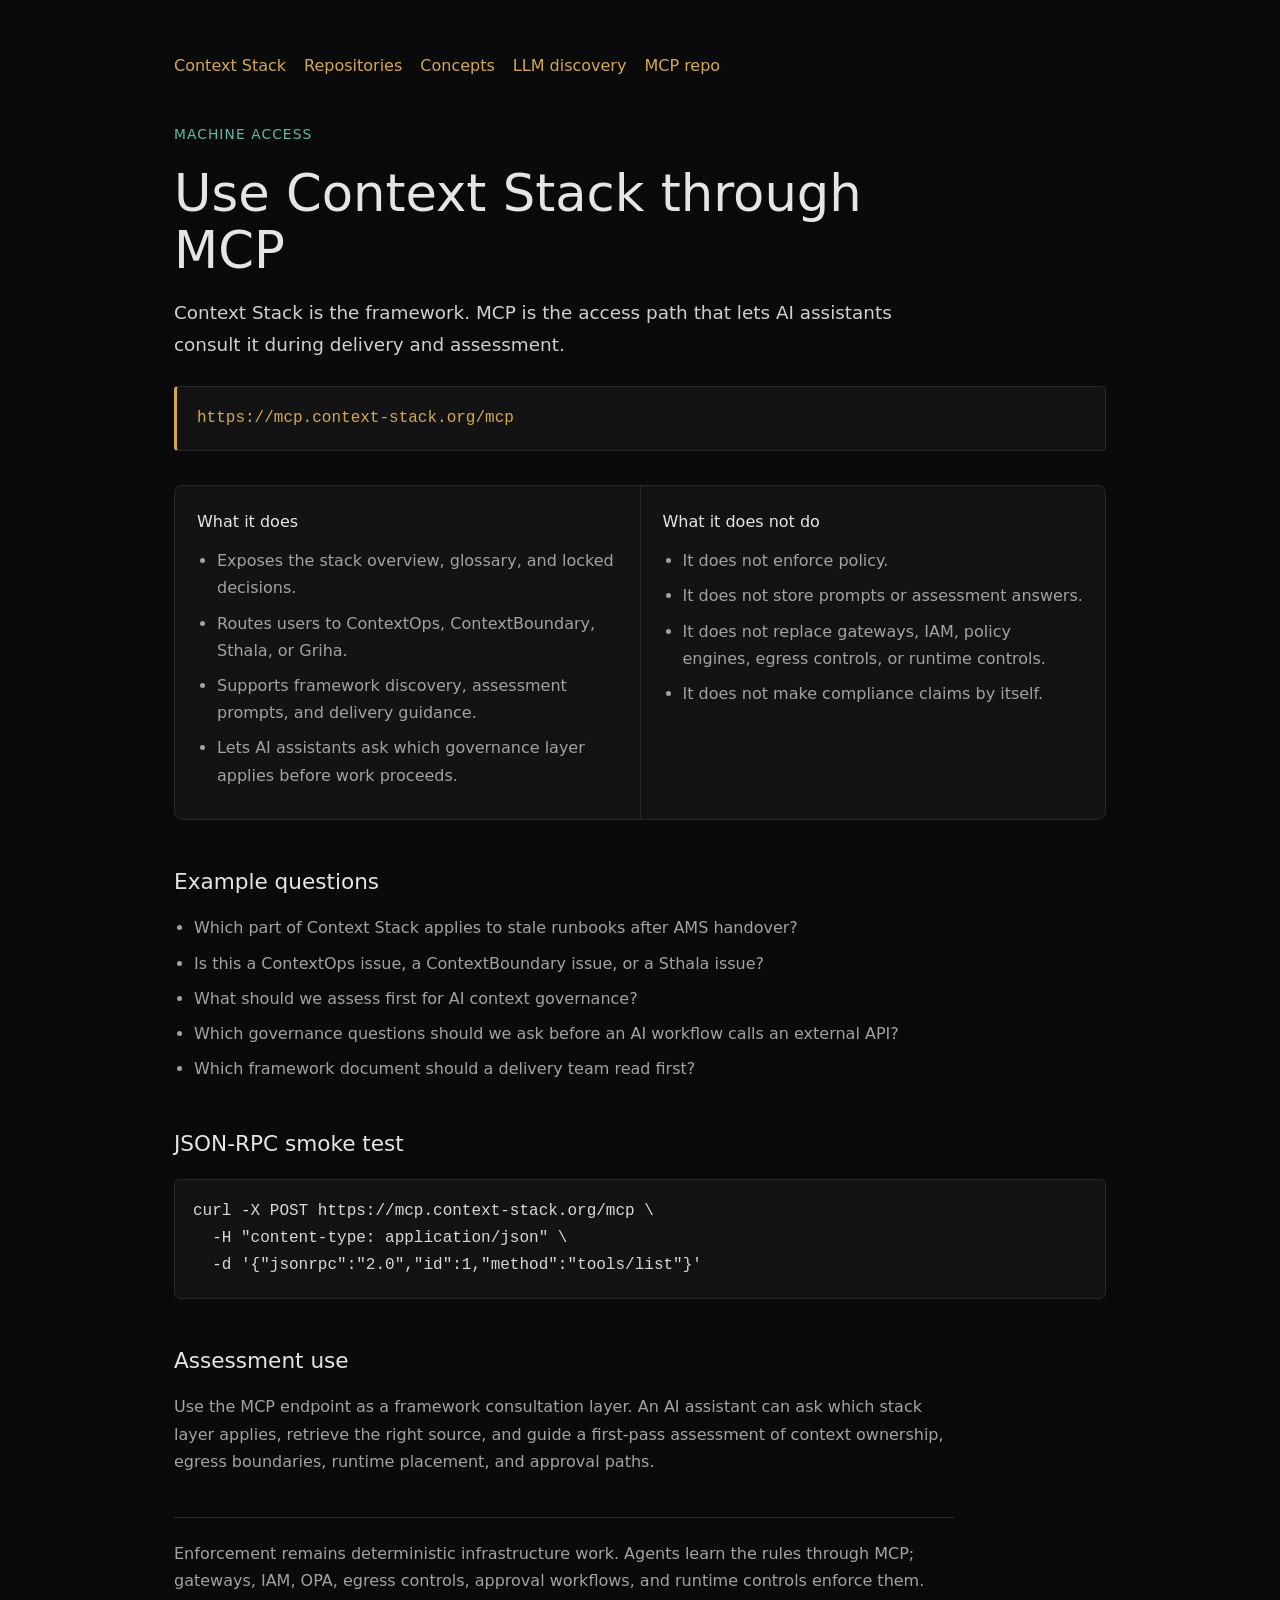
==== mcp/index.html @ ccca1cc1 "Add Context Stack MCP adoption page" ====
<!DOCTYPE html>
<html lang="en">
<head>
<meta charset="UTF-8">
<meta name="viewport" content="width=device-width, initial-scale=1.0">
<title>MCP Access | Context Stack</title>
<meta name="description" content="Use the Context Stack AI governance framework through a read-only MCP endpoint for discovery, assessment, and delivery guidance.">
<meta name="robots" content="index,follow,max-snippet:-1">
<meta name="author" content="Context Stack Project">
<link rel="canonical" href="https://context-stack.org/mcp/">
<link rel="alternate" type="text/plain" title="LLM discovery" href="/llms.txt">
<style>
  :root {
    --bg: #0a0a0a;
    --surface: #131313;
    --border: #282828;
    --text: #e5e5e5;
    --muted: #a2a2a2;
    --amber: #d4a853;
    --teal: #64b9a9;
  }

  * { box-sizing: border-box; }

  body {
    margin: 0;
    background: var(--bg);
    color: var(--text);
    font-family: system-ui, -apple-system, BlinkMacSystemFont, "Segoe UI", sans-serif;
    line-height: 1.7;
  }

  main {
    max-width: 980px;
    margin: 0 auto;
    padding: 52px 24px 72px;
  }

  nav {
    display: flex;
    flex-wrap: wrap;
    gap: 18px;
    margin-bottom: 44px;
  }

  a { color: var(--amber); text-decoration: none; }
  a:hover { text-decoration: underline; }

  h1 {
    max-width: 760px;
    margin: 0 0 18px;
    font-size: clamp(2rem, 4vw, 3.2rem);
    font-weight: 500;
    line-height: 1.12;
  }

  h2 {
    margin: 44px 0 14px;
    font-size: 1.35rem;
    font-weight: 500;
  }

  p {
    max-width: 780px;
    color: var(--muted);
    margin: 0 0 18px;
  }

  .lead {
    color: #d0d0d0;
    font-size: 1.15rem;
  }

  .endpoint {
    background: var(--surface);
    border: 1px solid var(--border);
    border-left: 3px solid var(--amber);
    border-radius: 4px;
    color: var(--amber);
    font-family: ui-monospace, SFMono-Regular, Consolas, "Liberation Mono", monospace;
    margin: 26px 0 34px;
    overflow-x: auto;
    padding: 18px 20px;
  }

  .grid {
    display: grid;
    grid-template-columns: repeat(2, minmax(0, 1fr));
    gap: 1px;
    background: var(--border);
    border: 1px solid var(--border);
    border-radius: 8px;
    overflow: hidden;
  }

  .panel {
    background: var(--surface);
    padding: 22px;
  }

  .panel h2 {
    color: var(--text);
    font-size: 1rem;
    margin: 0 0 12px;
  }

  ul {
    color: var(--muted);
    margin: 0;
    padding-left: 20px;
  }

  li { margin: 8px 0; }

  code, pre {
    font-family: ui-monospace, SFMono-Regular, Consolas, "Liberation Mono", monospace;
  }

  pre {
    background: var(--surface);
    border: 1px solid var(--border);
    border-radius: 6px;
    color: #d8d8d8;
    overflow-x: auto;
    padding: 18px;
  }

  .note {
    border-top: 1px solid var(--border);
    color: var(--muted);
    margin-top: 42px;
    padding-top: 22px;
  }

  .tag {
    color: var(--teal);
    font-size: 0.86rem;
    text-transform: uppercase;
    letter-spacing: 0.08em;
  }

  @media (max-width: 760px) {
    .grid { grid-template-columns: 1fr; }
  }
</style>
</head>
<body>
<main>
  <nav>
    <a href="/">Context Stack</a>
    <a href="/repositories.html">Repositories</a>
    <a href="/ai-governance.html">Concepts</a>
    <a href="/llms.txt">LLM discovery</a>
    <a href="https://github.com/kannanokannan/context-stack-mcp" target="_blank" rel="noopener">MCP repo</a>
  </nav>

  <p class="tag">Machine access</p>
  <h1>Use Context Stack through MCP</h1>
  <p class="lead">Context Stack is the framework. MCP is the access path that lets AI assistants consult it during delivery and assessment.</p>

  <div class="endpoint">https://mcp.context-stack.org/mcp</div>

  <div class="grid">
    <section class="panel">
      <h2>What it does</h2>
      <ul>
        <li>Exposes the stack overview, glossary, and locked decisions.</li>
        <li>Routes users to ContextOps, ContextBoundary, Sthala, or Griha.</li>
        <li>Supports framework discovery, assessment prompts, and delivery guidance.</li>
        <li>Lets AI assistants ask which governance layer applies before work proceeds.</li>
      </ul>
    </section>
    <section class="panel">
      <h2>What it does not do</h2>
      <ul>
        <li>It does not enforce policy.</li>
        <li>It does not store prompts or assessment answers.</li>
        <li>It does not replace gateways, IAM, policy engines, egress controls, or runtime controls.</li>
        <li>It does not make compliance claims by itself.</li>
      </ul>
    </section>
  </div>

  <h2>Example questions</h2>
  <ul>
    <li>Which part of Context Stack applies to stale runbooks after AMS handover?</li>
    <li>Is this a ContextOps issue, a ContextBoundary issue, or a Sthala issue?</li>
    <li>What should we assess first for AI context governance?</li>
    <li>Which governance questions should we ask before an AI workflow calls an external API?</li>
    <li>Which framework document should a delivery team read first?</li>
  </ul>

  <h2>JSON-RPC smoke test</h2>
  <pre><code>curl -X POST https://mcp.context-stack.org/mcp \
  -H "content-type: application/json" \
  -d '{"jsonrpc":"2.0","id":1,"method":"tools/list"}'</code></pre>

  <h2>Assessment use</h2>
  <p>Use the MCP endpoint as a framework consultation layer. An AI assistant can ask which stack layer applies, retrieve the right source, and guide a first-pass assessment of context ownership, egress boundaries, runtime placement, and approval paths.</p>

  <p class="note">Enforcement remains deterministic infrastructure work. Agents learn the rules through MCP; gateways, IAM, OPA, egress controls, approval workflows, and runtime controls enforce them.</p>
</main>
</body>
</html>
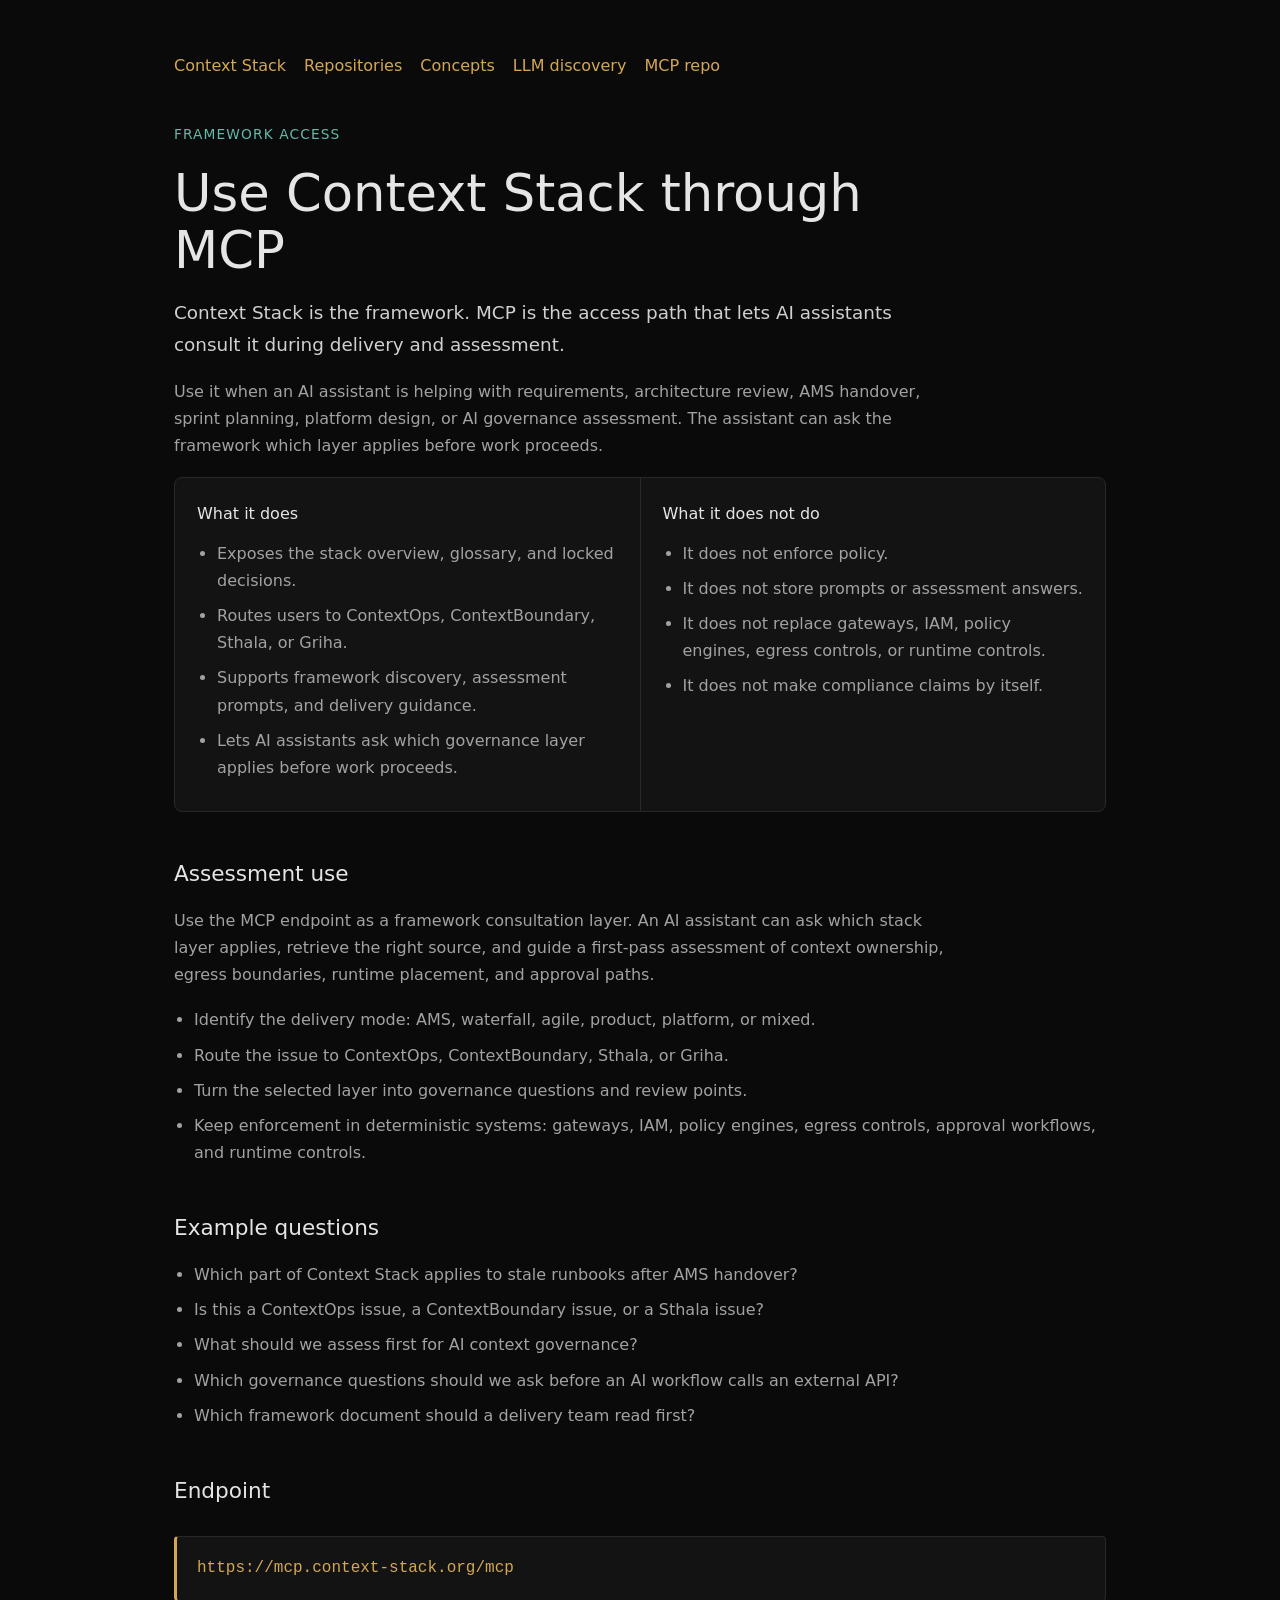
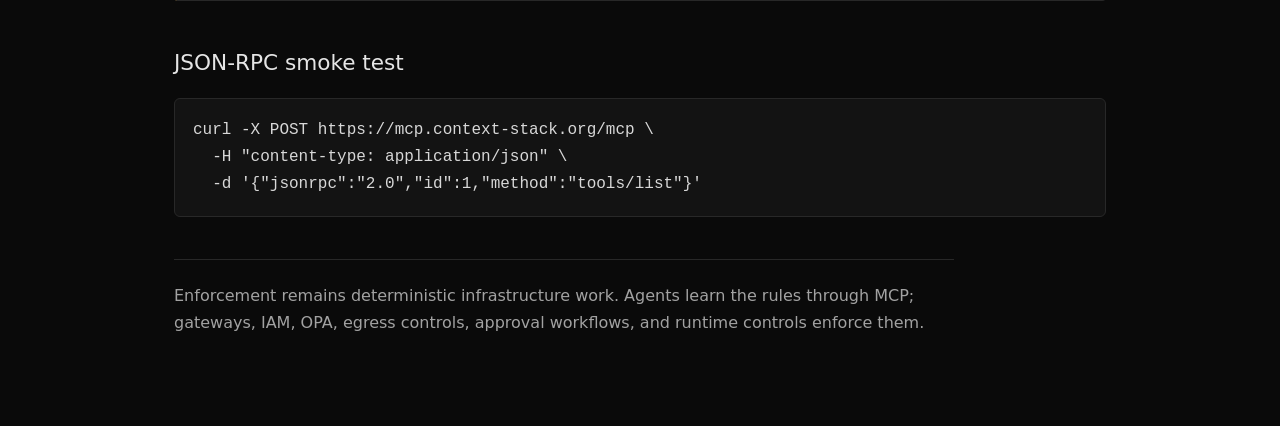
==== commit bf4d9feb: "Improve Context Stack framework entry paths - Homepage: make Context Stack and the framework the fir" ====
--- a/mcp/index.html
+++ b/mcp/index.html
@@ -28,9 +28,11 @@
     color: var(--text);
     font-family: system-ui, -apple-system, BlinkMacSystemFont, "Segoe UI", sans-serif;
     line-height: 1.7;
+    overflow-x: hidden;
   }
 
   main {
+    width: min(100%, 980px);
     max-width: 980px;
     margin: 0 auto;
     padding: 52px 24px 72px;
@@ -41,6 +43,9 @@
     flex-wrap: wrap;
     gap: 18px;
     margin-bottom: 44px;
+    width: 100%;
+    max-width: 100%;
+    min-width: 0;
   }
 
   a { color: var(--amber); text-decoration: none; }
@@ -52,6 +57,7 @@
     font-size: clamp(2rem, 4vw, 3.2rem);
     font-weight: 500;
     line-height: 1.12;
+    overflow-wrap: break-word;
   }
 
   h2 {
@@ -64,6 +70,7 @@
     max-width: 780px;
     color: var(--muted);
     margin: 0 0 18px;
+    overflow-wrap: break-word;
   }
 
   .lead {
@@ -91,11 +98,14 @@
     border: 1px solid var(--border);
     border-radius: 8px;
     overflow: hidden;
+    max-width: 100%;
+    min-width: 0;
   }
 
   .panel {
     background: var(--surface);
     padding: 22px;
+    min-width: 0;
   }
 
   .panel h2 {
@@ -111,6 +121,10 @@
   }
 
   li { margin: 8px 0; }
+
+  nav a, li {
+    overflow-wrap: break-word;
+  }
 
   code, pre {
     font-family: ui-monospace, SFMono-Regular, Consolas, "Liberation Mono", monospace;
@@ -140,6 +154,24 @@
   }
 
   @media (max-width: 760px) {
+    main {
+      width: 100vw;
+      max-width: 100vw;
+      padding-left: 24px;
+      padding-right: 24px;
+    }
+
+    main > * {
+      width: calc(100vw - 48px);
+      max-width: calc(100vw - 48px);
+    }
+
+    nav {
+      flex-direction: column;
+      align-items: flex-start;
+      gap: 10px;
+    }
+
     .grid { grid-template-columns: 1fr; }
   }
 </style>
@@ -154,11 +186,10 @@
     <a href="https://github.com/kannanokannan/context-stack-mcp" target="_blank" rel="noopener">MCP repo</a>
   </nav>
 
-  <p class="tag">Machine access</p>
+  <p class="tag">Framework access</p>
   <h1>Use Context Stack through MCP</h1>
   <p class="lead">Context Stack is the framework. MCP is the access path that lets AI assistants consult it during delivery and assessment.</p>
-
-  <div class="endpoint">https://mcp.context-stack.org/mcp</div>
+  <p>Use it when an AI assistant is helping with requirements, architecture review, AMS handover, sprint planning, platform design, or AI governance assessment. The assistant can ask the framework which layer applies before work proceeds.</p>
 
   <div class="grid">
     <section class="panel">
@@ -181,6 +212,15 @@
     </section>
   </div>
 
+  <h2>Assessment use</h2>
+  <p>Use the MCP endpoint as a framework consultation layer. An AI assistant can ask which stack layer applies, retrieve the right source, and guide a first-pass assessment of context ownership, egress boundaries, runtime placement, and approval paths.</p>
+  <ul>
+    <li>Identify the delivery mode: AMS, waterfall, agile, product, platform, or mixed.</li>
+    <li>Route the issue to ContextOps, ContextBoundary, Sthala, or Griha.</li>
+    <li>Turn the selected layer into governance questions and review points.</li>
+    <li>Keep enforcement in deterministic systems: gateways, IAM, policy engines, egress controls, approval workflows, and runtime controls.</li>
+  </ul>
+
   <h2>Example questions</h2>
   <ul>
     <li>Which part of Context Stack applies to stale runbooks after AMS handover?</li>
@@ -190,14 +230,14 @@
     <li>Which framework document should a delivery team read first?</li>
   </ul>
 
+  <h2>Endpoint</h2>
+  <div class="endpoint">https://mcp.context-stack.org/mcp</div>
+
   <h2>JSON-RPC smoke test</h2>
   <pre><code>curl -X POST https://mcp.context-stack.org/mcp \
   -H "content-type: application/json" \
   -d '{"jsonrpc":"2.0","id":1,"method":"tools/list"}'</code></pre>
 
-  <h2>Assessment use</h2>
-  <p>Use the MCP endpoint as a framework consultation layer. An AI assistant can ask which stack layer applies, retrieve the right source, and guide a first-pass assessment of context ownership, egress boundaries, runtime placement, and approval paths.</p>
-
   <p class="note">Enforcement remains deterministic infrastructure work. Agents learn the rules through MCP; gateways, IAM, OPA, egress controls, approval workflows, and runtime controls enforce them.</p>
 </main>
 </body>
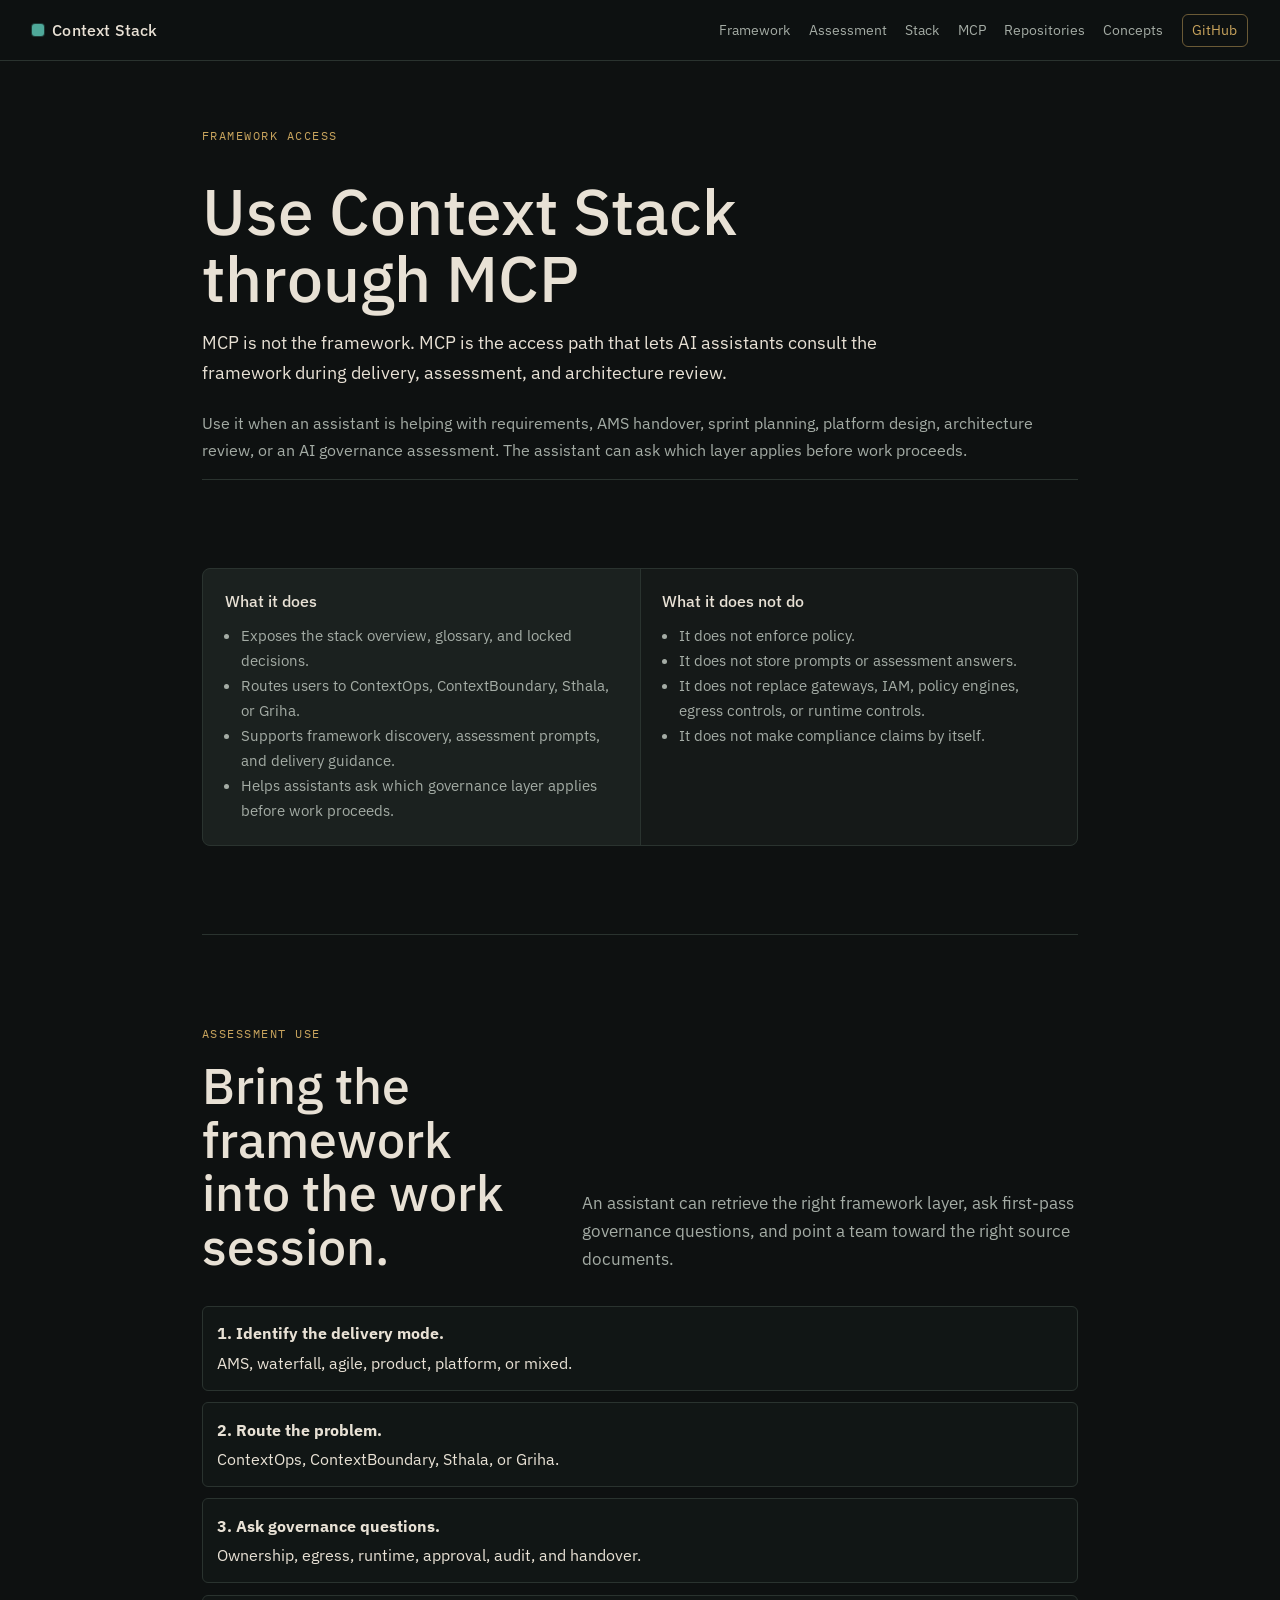
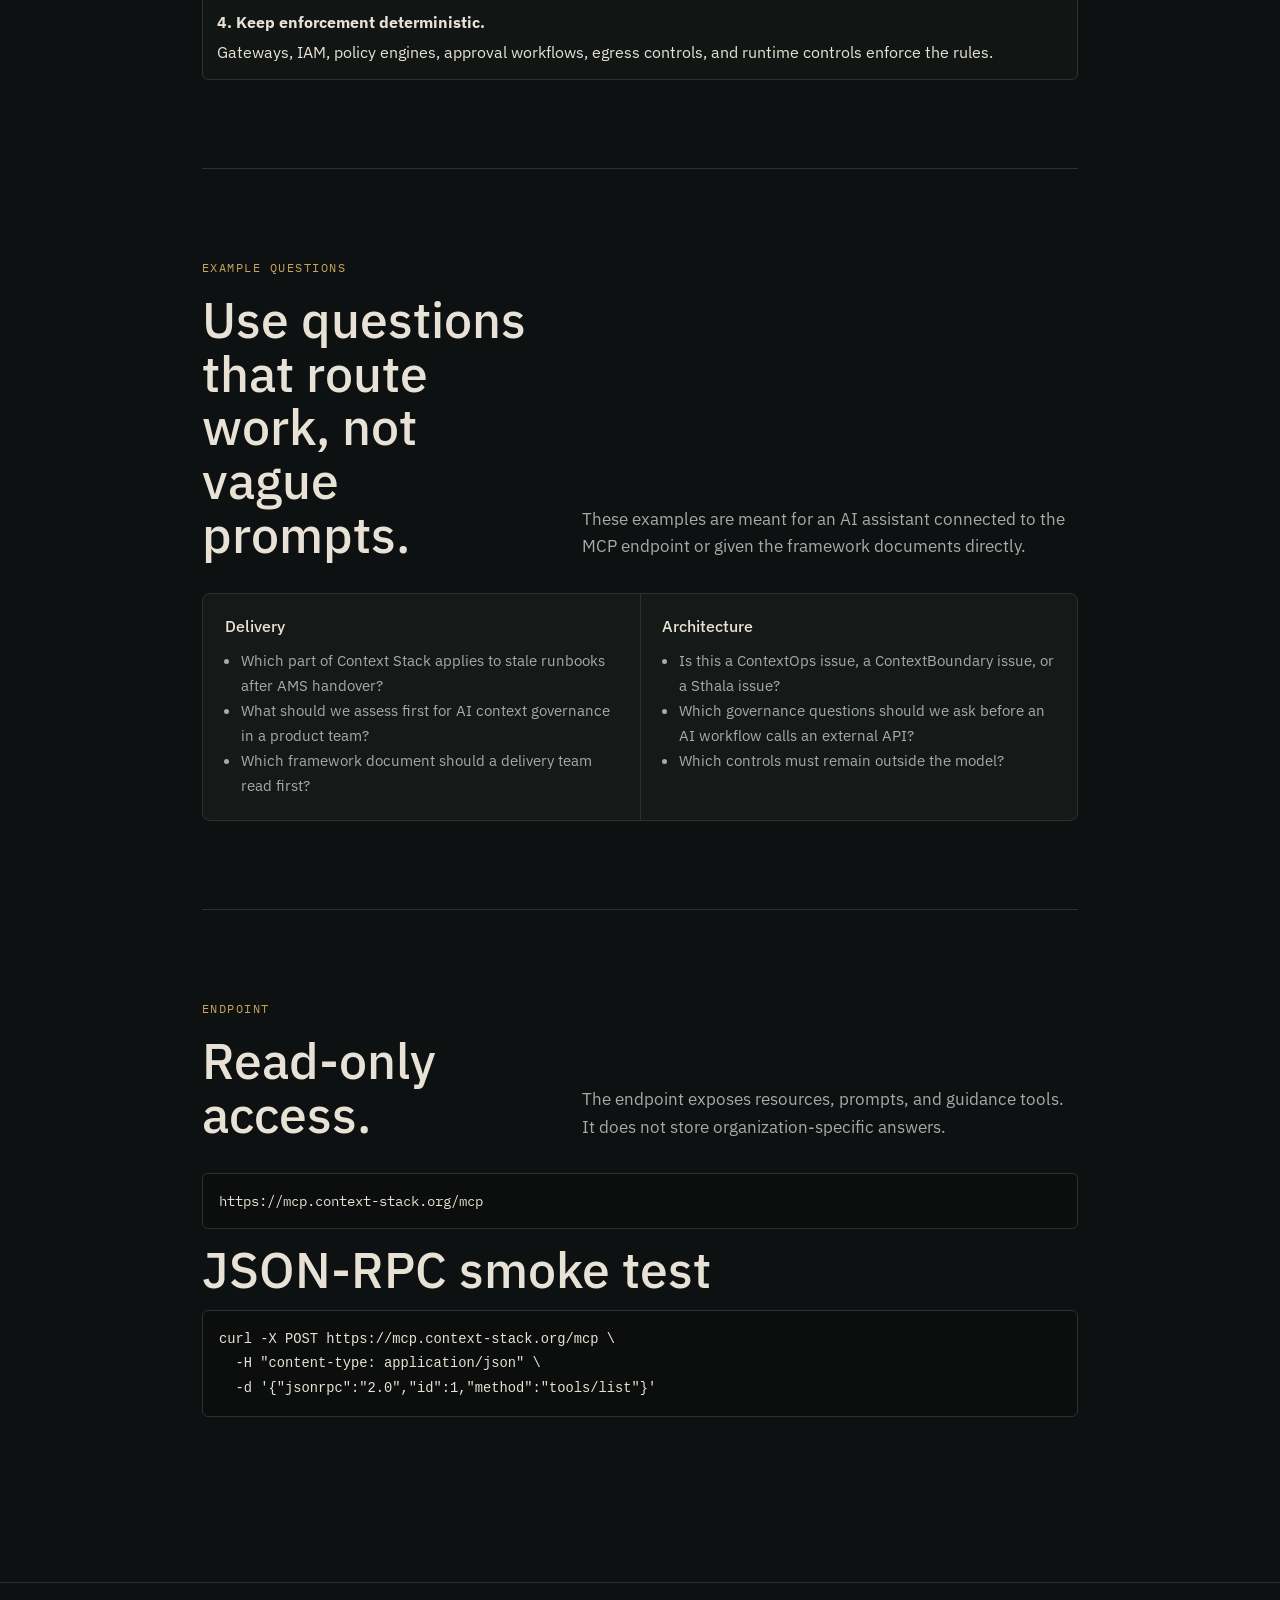
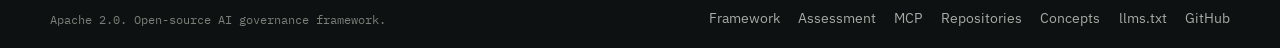
==== commit a7195da4: "Rebuild site around guided assessment wizard - Add shared visual system and consistent navigation/fo" ====
--- a/mcp/index.html
+++ b/mcp/index.html
@@ -9,236 +9,127 @@
 <meta name="author" content="Context Stack Project">
 <link rel="canonical" href="https://context-stack.org/mcp/">
 <link rel="alternate" type="text/plain" title="LLM discovery" href="/llms.txt">
-<style>
-  :root {
-    --bg: #0a0a0a;
-    --surface: #131313;
-    --border: #282828;
-    --text: #e5e5e5;
-    --muted: #a2a2a2;
-    --amber: #d4a853;
-    --teal: #64b9a9;
-  }
-
-  * { box-sizing: border-box; }
-
-  body {
-    margin: 0;
-    background: var(--bg);
-    color: var(--text);
-    font-family: system-ui, -apple-system, BlinkMacSystemFont, "Segoe UI", sans-serif;
-    line-height: 1.7;
-    overflow-x: hidden;
-  }
-
-  main {
-    width: min(100%, 980px);
-    max-width: 980px;
-    margin: 0 auto;
-    padding: 52px 24px 72px;
-  }
-
-  nav {
-    display: flex;
-    flex-wrap: wrap;
-    gap: 18px;
-    margin-bottom: 44px;
-    width: 100%;
-    max-width: 100%;
-    min-width: 0;
-  }
-
-  a { color: var(--amber); text-decoration: none; }
-  a:hover { text-decoration: underline; }
-
-  h1 {
-    max-width: 760px;
-    margin: 0 0 18px;
-    font-size: clamp(2rem, 4vw, 3.2rem);
-    font-weight: 500;
-    line-height: 1.12;
-    overflow-wrap: break-word;
-  }
-
-  h2 {
-    margin: 44px 0 14px;
-    font-size: 1.35rem;
-    font-weight: 500;
-  }
-
-  p {
-    max-width: 780px;
-    color: var(--muted);
-    margin: 0 0 18px;
-    overflow-wrap: break-word;
-  }
-
-  .lead {
-    color: #d0d0d0;
-    font-size: 1.15rem;
-  }
-
-  .endpoint {
-    background: var(--surface);
-    border: 1px solid var(--border);
-    border-left: 3px solid var(--amber);
-    border-radius: 4px;
-    color: var(--amber);
-    font-family: ui-monospace, SFMono-Regular, Consolas, "Liberation Mono", monospace;
-    margin: 26px 0 34px;
-    overflow-x: auto;
-    padding: 18px 20px;
-  }
-
-  .grid {
-    display: grid;
-    grid-template-columns: repeat(2, minmax(0, 1fr));
-    gap: 1px;
-    background: var(--border);
-    border: 1px solid var(--border);
-    border-radius: 8px;
-    overflow: hidden;
-    max-width: 100%;
-    min-width: 0;
-  }
-
-  .panel {
-    background: var(--surface);
-    padding: 22px;
-    min-width: 0;
-  }
-
-  .panel h2 {
-    color: var(--text);
-    font-size: 1rem;
-    margin: 0 0 12px;
-  }
-
-  ul {
-    color: var(--muted);
-    margin: 0;
-    padding-left: 20px;
-  }
-
-  li { margin: 8px 0; }
-
-  nav a, li {
-    overflow-wrap: break-word;
-  }
-
-  code, pre {
-    font-family: ui-monospace, SFMono-Regular, Consolas, "Liberation Mono", monospace;
-  }
-
-  pre {
-    background: var(--surface);
-    border: 1px solid var(--border);
-    border-radius: 6px;
-    color: #d8d8d8;
-    overflow-x: auto;
-    padding: 18px;
-  }
-
-  .note {
-    border-top: 1px solid var(--border);
-    color: var(--muted);
-    margin-top: 42px;
-    padding-top: 22px;
-  }
-
-  .tag {
-    color: var(--teal);
-    font-size: 0.86rem;
-    text-transform: uppercase;
-    letter-spacing: 0.08em;
-  }
-
-  @media (max-width: 760px) {
-    main {
-      width: 100vw;
-      max-width: 100vw;
-      padding-left: 24px;
-      padding-right: 24px;
-    }
-
-    main > * {
-      width: calc(100vw - 48px);
-      max-width: calc(100vw - 48px);
-    }
-
-    nav {
-      flex-direction: column;
-      align-items: flex-start;
-      gap: 10px;
-    }
-
-    .grid { grid-template-columns: 1fr; }
-  }
-</style>
+<link rel="preconnect" href="https://fonts.googleapis.com">
+<link rel="preconnect" href="https://fonts.gstatic.com" crossorigin>
+<link href="https://fonts.googleapis.com/css2?family=IBM+Plex+Mono:wght@400;500&family=IBM+Plex+Sans:wght@300;400;500&display=swap" rel="stylesheet">
+<link rel="stylesheet" href="/assets/site.css">
 </head>
 <body>
-<main>
-  <nav>
-    <a href="/">Context Stack</a>
+<header class="site-header">
+  <a class="brand" href="/" aria-label="Context Stack home"><span class="brand-mark"></span>Context Stack</a>
+  <nav class="site-nav" aria-label="Primary">
+    <a href="/#framework">Framework</a>
+    <a href="/#assessment">Assessment</a>
+    <a href="/#stack">Stack</a>
+    <a href="/mcp/">MCP</a>
     <a href="/repositories.html">Repositories</a>
     <a href="/ai-governance.html">Concepts</a>
-    <a href="/llms.txt">LLM discovery</a>
-    <a href="https://github.com/kannanokannan/context-stack-mcp" target="_blank" rel="noopener">MCP repo</a>
+    <a class="nav-emphasis" href="https://github.com/kannanokannan/context-stack" target="_blank" rel="noopener">GitHub</a>
   </nav>
+</header>
 
-  <p class="tag">Framework access</p>
-  <h1>Use Context Stack through MCP</h1>
-  <p class="lead">Context Stack is the framework. MCP is the access path that lets AI assistants consult it during delivery and assessment.</p>
-  <p>Use it when an AI assistant is helping with requirements, architecture review, AMS handover, sprint planning, platform design, or AI governance assessment. The assistant can ask the framework which layer applies before work proceeds.</p>
+<main class="page-narrow">
+  <p class="eyebrow">Framework access</p>
+  <h1 class="page-title">Use Context Stack through MCP</h1>
+  <p class="lead">MCP is not the framework. MCP is the access path that lets AI assistants consult the framework during delivery, assessment, and architecture review.</p>
+  <p class="text-muted">Use it when an assistant is helping with requirements, AMS handover, sprint planning, platform design, architecture review, or an AI governance assessment. The assistant can ask which layer applies before work proceeds.</p>
 
-  <div class="grid">
-    <section class="panel">
-      <h2>What it does</h2>
-      <ul>
-        <li>Exposes the stack overview, glossary, and locked decisions.</li>
-        <li>Routes users to ContextOps, ContextBoundary, Sthala, or Griha.</li>
-        <li>Supports framework discovery, assessment prompts, and delivery guidance.</li>
-        <li>Lets AI assistants ask which governance layer applies before work proceeds.</li>
-      </ul>
-    </section>
-    <section class="panel">
-      <h2>What it does not do</h2>
-      <ul>
-        <li>It does not enforce policy.</li>
-        <li>It does not store prompts or assessment answers.</li>
-        <li>It does not replace gateways, IAM, policy engines, egress controls, or runtime controls.</li>
-        <li>It does not make compliance claims by itself.</li>
-      </ul>
-    </section>
-  </div>
+  <section class="section">
+    <div class="grid-2">
+      <div class="panel panel-strong">
+        <h2>What it does</h2>
+        <ul>
+          <li>Exposes the stack overview, glossary, and locked decisions.</li>
+          <li>Routes users to ContextOps, ContextBoundary, Sthala, or Griha.</li>
+          <li>Supports framework discovery, assessment prompts, and delivery guidance.</li>
+          <li>Helps assistants ask which governance layer applies before work proceeds.</li>
+        </ul>
+      </div>
+      <div class="panel">
+        <h2>What it does not do</h2>
+        <ul>
+          <li>It does not enforce policy.</li>
+          <li>It does not store prompts or assessment answers.</li>
+          <li>It does not replace gateways, IAM, policy engines, egress controls, or runtime controls.</li>
+          <li>It does not make compliance claims by itself.</li>
+        </ul>
+      </div>
+    </div>
+  </section>
 
-  <h2>Assessment use</h2>
-  <p>Use the MCP endpoint as a framework consultation layer. An AI assistant can ask which stack layer applies, retrieve the right source, and guide a first-pass assessment of context ownership, egress boundaries, runtime placement, and approval paths.</p>
-  <ul>
-    <li>Identify the delivery mode: AMS, waterfall, agile, product, platform, or mixed.</li>
-    <li>Route the issue to ContextOps, ContextBoundary, Sthala, or Griha.</li>
-    <li>Turn the selected layer into governance questions and review points.</li>
-    <li>Keep enforcement in deterministic systems: gateways, IAM, policy engines, egress controls, approval workflows, and runtime controls.</li>
-  </ul>
+  <section class="section">
+    <div class="section-head">
+      <div>
+        <p class="eyebrow">Assessment use</p>
+        <h2>Bring the framework into the work session.</h2>
+      </div>
+      <p class="section-lede">An assistant can retrieve the right framework layer, ask first-pass governance questions, and point a team toward the right source documents.</p>
+    </div>
+    <div class="flow">
+      <div class="flow-step"><strong>1. Identify the delivery mode.</strong> AMS, waterfall, agile, product, platform, or mixed.</div>
+      <div class="flow-step"><strong>2. Route the problem.</strong> ContextOps, ContextBoundary, Sthala, or Griha.</div>
+      <div class="flow-step"><strong>3. Ask governance questions.</strong> Ownership, egress, runtime, approval, audit, and handover.</div>
+      <div class="flow-step"><strong>4. Keep enforcement deterministic.</strong> Gateways, IAM, policy engines, approval workflows, egress controls, and runtime controls enforce the rules.</div>
+    </div>
+  </section>
 
-  <h2>Example questions</h2>
-  <ul>
-    <li>Which part of Context Stack applies to stale runbooks after AMS handover?</li>
-    <li>Is this a ContextOps issue, a ContextBoundary issue, or a Sthala issue?</li>
-    <li>What should we assess first for AI context governance?</li>
-    <li>Which governance questions should we ask before an AI workflow calls an external API?</li>
-    <li>Which framework document should a delivery team read first?</li>
-  </ul>
+  <section class="section">
+    <div class="section-head">
+      <div>
+        <p class="eyebrow">Example questions</p>
+        <h2>Use questions that route work, not vague prompts.</h2>
+      </div>
+      <p class="section-lede">These examples are meant for an AI assistant connected to the MCP endpoint or given the framework documents directly.</p>
+    </div>
+    <div class="grid-2">
+      <div class="panel">
+        <h3>Delivery</h3>
+        <ul>
+          <li>Which part of Context Stack applies to stale runbooks after AMS handover?</li>
+          <li>What should we assess first for AI context governance in a product team?</li>
+          <li>Which framework document should a delivery team read first?</li>
+        </ul>
+      </div>
+      <div class="panel">
+        <h3>Architecture</h3>
+        <ul>
+          <li>Is this a ContextOps issue, a ContextBoundary issue, or a Sthala issue?</li>
+          <li>Which governance questions should we ask before an AI workflow calls an external API?</li>
+          <li>Which controls must remain outside the model?</li>
+        </ul>
+      </div>
+    </div>
+  </section>
 
-  <h2>Endpoint</h2>
-  <div class="endpoint">https://mcp.context-stack.org/mcp</div>
-
-  <h2>JSON-RPC smoke test</h2>
-  <pre><code>curl -X POST https://mcp.context-stack.org/mcp \
+  <section class="section">
+    <div class="section-head">
+      <div>
+        <p class="eyebrow">Endpoint</p>
+        <h2>Read-only access.</h2>
+      </div>
+      <p class="section-lede">The endpoint exposes resources, prompts, and guidance tools. It does not store organization-specific answers.</p>
+    </div>
+    <p class="code-block">https://mcp.context-stack.org/mcp</p>
+    <h2>JSON-RPC smoke test</h2>
+    <pre><code>curl -X POST https://mcp.context-stack.org/mcp \
   -H "content-type: application/json" \
   -d '{"jsonrpc":"2.0","id":1,"method":"tools/list"}'</code></pre>
+  </section>
+</main>
 
-  <p class="note">Enforcement remains deterministic infrastructure work. Agents learn the rules through MCP; gateways, IAM, OPA, egress controls, approval workflows, and runtime controls enforce them.</p>
-</main>
+<footer class="site-footer">
+  <div class="footer-inner">
+    <p class="footer-note">Apache 2.0. Open-source AI governance framework.</p>
+    <nav class="footer-links" aria-label="Footer">
+      <a href="/#framework">Framework</a>
+      <a href="/#assessment">Assessment</a>
+      <a href="/mcp/">MCP</a>
+      <a href="/repositories.html">Repositories</a>
+      <a href="/ai-governance.html">Concepts</a>
+      <a href="/llms.txt">llms.txt</a>
+      <a href="https://github.com/kannanokannan/context-stack" target="_blank" rel="noopener">GitHub</a>
+    </nav>
+  </div>
+</footer>
 </body>
 </html>
--- a/assets/site.css
+++ b/assets/site.css
@@ -0,0 +1,738 @@
+:root {
+  --bg: #0e1111;
+  --bg-soft: #111615;
+  --surface: #151918;
+  --surface-strong: #1b211f;
+  --line: #2a332f;
+  --line-soft: #202724;
+  --text: #e8e1d5;
+  --muted: #a4aca5;
+  --faint: #778179;
+  --gold: #c8a45d;
+  --teal: #4fa99a;
+  --blue: #6d7fa3;
+  --red: #b46c63;
+  --green: #78aa76;
+  --shadow: rgba(0, 0, 0, 0.32);
+  --mono: "IBM Plex Mono", ui-monospace, SFMono-Regular, Consolas, monospace;
+  --sans: "IBM Plex Sans", system-ui, -apple-system, BlinkMacSystemFont, "Segoe UI", sans-serif;
+}
+
+*,
+*::before,
+*::after {
+  box-sizing: border-box;
+}
+
+html {
+  min-width: 0;
+  scroll-behavior: smooth;
+}
+
+body {
+  min-width: 0;
+  margin: 0;
+  background: var(--bg);
+  color: var(--text);
+  font-family: var(--sans);
+  font-size: 16px;
+  line-height: 1.65;
+  overflow-x: hidden;
+  -webkit-font-smoothing: antialiased;
+}
+
+img,
+svg,
+pre,
+code {
+  max-width: 100%;
+}
+
+a {
+  color: var(--gold);
+  text-decoration: none;
+}
+
+a:hover {
+  text-decoration: underline;
+}
+
+.site-header {
+  position: sticky;
+  top: 0;
+  z-index: 20;
+  display: flex;
+  align-items: center;
+  justify-content: space-between;
+  gap: 1.25rem;
+  min-width: 0;
+  width: 100%;
+  padding: 0.85rem clamp(1rem, 4vw, 2rem);
+  background: rgba(14, 17, 17, 0.94);
+  border-bottom: 1px solid var(--line);
+  backdrop-filter: blur(10px);
+}
+
+.brand {
+  display: inline-flex;
+  align-items: center;
+  gap: 0.55rem;
+  flex: 0 0 auto;
+  color: var(--text);
+  font-weight: 500;
+  letter-spacing: 0.01em;
+}
+
+.brand-mark {
+  display: inline-block;
+  width: 0.72rem;
+  height: 0.72rem;
+  border-radius: 3px;
+  background: var(--teal);
+  box-shadow: 0 0 0 1px rgba(79, 169, 154, 0.28);
+}
+
+.site-nav,
+.footer-links {
+  display: flex;
+  align-items: center;
+  flex-wrap: wrap;
+  gap: 0.75rem 1.15rem;
+  min-width: 0;
+}
+
+.site-nav a,
+.footer-links a {
+  color: var(--muted);
+  font-size: 0.88rem;
+}
+
+.site-nav a:hover,
+.footer-links a:hover {
+  color: var(--text);
+  text-decoration: none;
+}
+
+.nav-emphasis {
+  color: var(--gold) !important;
+  border: 1px solid rgba(200, 164, 93, 0.5);
+  border-radius: 6px;
+  padding: 0.25rem 0.6rem;
+}
+
+.page {
+  width: min(100%, 1180px);
+  margin: 0 auto;
+  padding: 0 clamp(1rem, 4vw, 2rem);
+}
+
+.hero {
+  display: grid;
+  grid-template-columns: minmax(0, 1.05fr) minmax(280px, 0.95fr);
+  align-items: center;
+  gap: clamp(2rem, 6vw, 5rem);
+  min-height: 720px;
+  padding: clamp(3.5rem, 8vw, 6.5rem) 0 clamp(3rem, 6vw, 5rem);
+}
+
+.eyebrow {
+  margin: 0 0 1rem;
+  color: var(--gold);
+  font-family: var(--mono);
+  font-size: 0.78rem;
+  letter-spacing: 0.12em;
+  text-transform: uppercase;
+}
+
+h1,
+h2,
+h3,
+p {
+  overflow-wrap: break-word;
+}
+
+h1 {
+  max-width: 13ch;
+  margin: 0 0 1.15rem;
+  font-size: clamp(3rem, 8vw, 5.8rem);
+  font-weight: 500;
+  line-height: 0.96;
+  letter-spacing: 0;
+}
+
+.hero-lede {
+  max-width: 650px;
+  margin: 0 0 1.35rem;
+  color: var(--text);
+  font-size: clamp(1.12rem, 2vw, 1.35rem);
+  line-height: 1.55;
+}
+
+.doctrine {
+  max-width: 660px;
+  margin: 1.5rem 0 0;
+  padding: 1rem 1.15rem;
+  color: var(--gold);
+  font-family: var(--mono);
+  font-size: 0.9rem;
+  line-height: 1.7;
+  background: var(--surface);
+  border-left: 3px solid var(--gold);
+  border-radius: 0 6px 6px 0;
+}
+
+.cta-row {
+  display: flex;
+  flex-wrap: wrap;
+  gap: 0.8rem;
+  margin-top: 1.7rem;
+}
+
+.button {
+  display: inline-flex;
+  align-items: center;
+  justify-content: center;
+  min-height: 2.65rem;
+  padding: 0.7rem 1rem;
+  border-radius: 6px;
+  border: 1px solid var(--line);
+  color: var(--text);
+  background: var(--surface);
+  font-weight: 500;
+}
+
+.button:hover {
+  text-decoration: none;
+  border-color: var(--gold);
+}
+
+.button-primary {
+  background: var(--gold);
+  border-color: var(--gold);
+  color: #17130b;
+}
+
+.button-primary:hover {
+  color: #17130b;
+  filter: brightness(1.04);
+}
+
+.hero-visual {
+  min-width: 0;
+  border: 1px solid var(--line);
+  border-radius: 8px;
+  background: var(--surface);
+  box-shadow: 0 24px 80px var(--shadow);
+  overflow: hidden;
+}
+
+.hero-visual img {
+  display: block;
+  width: 100%;
+  height: auto;
+}
+
+.visual-caption {
+  display: grid;
+  grid-template-columns: repeat(3, minmax(0, 1fr));
+  border-top: 1px solid var(--line);
+}
+
+.visual-caption span {
+  min-width: 0;
+  padding: 0.85rem;
+  color: var(--muted);
+  font-family: var(--mono);
+  font-size: 0.75rem;
+  border-right: 1px solid var(--line);
+}
+
+.visual-caption span:last-child {
+  border-right: 0;
+}
+
+.section {
+  padding: clamp(3.5rem, 7vw, 5.5rem) 0;
+  border-top: 1px solid var(--line);
+}
+
+.section-head {
+  display: grid;
+  grid-template-columns: minmax(0, 0.7fr) minmax(0, 1fr);
+  gap: 2rem;
+  align-items: end;
+  margin-bottom: 2rem;
+}
+
+.section h2 {
+  margin: 0;
+  font-size: clamp(1.9rem, 4vw, 3.1rem);
+  font-weight: 500;
+  line-height: 1.08;
+}
+
+.section-lede {
+  margin: 0;
+  color: var(--muted);
+  font-size: 1.05rem;
+}
+
+.grid-2,
+.grid-3,
+.grid-4 {
+  display: grid;
+  gap: 1px;
+  background: var(--line);
+  border: 1px solid var(--line);
+  border-radius: 8px;
+  overflow: hidden;
+}
+
+.grid-2 {
+  grid-template-columns: repeat(2, minmax(0, 1fr));
+}
+
+.grid-3 {
+  grid-template-columns: repeat(3, minmax(0, 1fr));
+}
+
+.grid-4 {
+  grid-template-columns: repeat(4, minmax(0, 1fr));
+}
+
+.panel {
+  min-width: 0;
+  padding: 1.35rem;
+  background: var(--surface);
+}
+
+.panel-strong {
+  background: var(--surface-strong);
+}
+
+.panel h2,
+.panel h3 {
+  margin: 0 0 0.7rem;
+  color: var(--text);
+  font-size: 1rem;
+  font-weight: 500;
+  line-height: 1.3;
+}
+
+.panel p,
+.panel li {
+  color: var(--muted);
+  font-size: 0.95rem;
+}
+
+.panel p {
+  margin: 0;
+}
+
+.panel ul {
+  margin: 0;
+  padding-left: 1.05rem;
+}
+
+.tag {
+  display: inline-block;
+  margin-bottom: 0.75rem;
+  color: var(--gold);
+  font-family: var(--mono);
+  font-size: 0.72rem;
+  letter-spacing: 0.1em;
+  text-transform: uppercase;
+}
+
+.wizard {
+  display: grid;
+  grid-template-columns: minmax(0, 1fr) minmax(280px, 0.86fr);
+  gap: 1px;
+  background: var(--line);
+  border: 1px solid var(--line);
+  border-radius: 8px;
+  overflow: hidden;
+}
+
+.wizard-main,
+.wizard-result {
+  min-width: 0;
+  padding: clamp(1.25rem, 3vw, 2rem);
+  background: var(--surface);
+}
+
+.wizard-main {
+  display: grid;
+  gap: 1.65rem;
+}
+
+.question {
+  min-width: 0;
+}
+
+.question-title {
+  margin: 0 0 0.8rem;
+  color: var(--text);
+  font-weight: 500;
+}
+
+.choice-grid {
+  display: grid;
+  grid-template-columns: repeat(2, minmax(0, 1fr));
+  gap: 0.65rem;
+}
+
+.choice {
+  width: 100%;
+  min-height: 3.2rem;
+  padding: 0.75rem 0.85rem;
+  text-align: left;
+  color: var(--muted);
+  background: var(--bg-soft);
+  border: 1px solid var(--line);
+  border-radius: 6px;
+  cursor: pointer;
+  font: inherit;
+}
+
+.choice:hover {
+  color: var(--text);
+  border-color: var(--teal);
+}
+
+.choice.is-selected {
+  color: var(--text);
+  border-color: var(--gold);
+  background: rgba(200, 164, 93, 0.11);
+}
+
+.result-label {
+  margin: 0 0 0.4rem;
+  color: var(--faint);
+  font-family: var(--mono);
+  font-size: 0.72rem;
+  letter-spacing: 0.08em;
+  text-transform: uppercase;
+}
+
+.result-title {
+  margin: 0 0 0.35rem;
+  font-size: 1.45rem;
+  font-weight: 500;
+}
+
+.result-text {
+  margin: 0 0 1rem;
+  color: var(--muted);
+}
+
+.result-list {
+  display: grid;
+  gap: 0.7rem;
+  margin: 1rem 0;
+  padding: 0;
+  list-style: none;
+}
+
+.result-list li {
+  padding: 0.75rem;
+  color: var(--muted);
+  background: var(--bg-soft);
+  border: 1px solid var(--line-soft);
+  border-radius: 6px;
+}
+
+.prompt-box {
+  width: 100%;
+  min-height: 7.4rem;
+  margin: 0.5rem 0 0.8rem;
+  padding: 0.85rem;
+  color: var(--text);
+  background: #0b0e0d;
+  border: 1px solid var(--line);
+  border-radius: 6px;
+  font-family: var(--mono);
+  font-size: 0.82rem;
+  line-height: 1.6;
+  resize: vertical;
+}
+
+.copy-status {
+  min-height: 1.2rem;
+  color: var(--teal);
+  font-size: 0.85rem;
+}
+
+.flow {
+  display: grid;
+  gap: 0.7rem;
+}
+
+.flow-step {
+  padding: 0.85rem;
+  border: 1px solid var(--line);
+  border-radius: 6px;
+  background: var(--bg-soft);
+}
+
+.flow-step strong {
+  display: block;
+  color: var(--text);
+  margin-bottom: 0.2rem;
+}
+
+.boundary {
+  display: grid;
+  grid-template-columns: repeat(2, minmax(0, 1fr));
+  gap: 1px;
+  background: var(--line);
+  border: 1px solid var(--line);
+  border-radius: 8px;
+  overflow: hidden;
+}
+
+.boundary-card {
+  padding: 1.4rem;
+  background: var(--surface);
+}
+
+.boundary-card h3 {
+  margin: 0 0 1rem;
+  font-size: 1rem;
+}
+
+.boundary-list {
+  display: grid;
+  gap: 0.7rem;
+  margin: 0;
+  padding: 0;
+  list-style: none;
+}
+
+.boundary-list li {
+  padding: 0.75rem;
+  color: var(--muted);
+  background: var(--bg-soft);
+  border: 1px solid var(--line-soft);
+  border-radius: 6px;
+  font-family: var(--mono);
+  font-size: 0.82rem;
+}
+
+.bad h3 {
+  color: var(--red);
+}
+
+.good h3 {
+  color: var(--teal);
+}
+
+.stack-list,
+.repo-list {
+  display: grid;
+  gap: 1px;
+  margin: 0;
+  padding: 0;
+  list-style: none;
+  background: var(--line);
+  border: 1px solid var(--line);
+  border-radius: 8px;
+  overflow: hidden;
+}
+
+.stack-list li,
+.repo-list li {
+  min-width: 0;
+  padding: 1.25rem;
+  background: var(--surface);
+}
+
+.stack-list a,
+.repo-list a {
+  display: inline-block;
+  margin-bottom: 0.35rem;
+  color: var(--text);
+  font-size: 1.05rem;
+  font-weight: 500;
+}
+
+.summary {
+  display: block;
+  color: var(--gold);
+  font-family: var(--mono);
+  font-size: 0.75rem;
+  margin-bottom: 0.55rem;
+}
+
+.details {
+  margin: 0;
+  color: var(--muted);
+}
+
+.page-narrow {
+  width: min(100%, 940px);
+  margin: 0 auto;
+  padding: clamp(2.5rem, 6vw, 4rem) clamp(1rem, 4vw, 2rem);
+}
+
+.page-title {
+  max-width: 760px;
+  margin: 2rem 0 1rem;
+  font-size: clamp(2.2rem, 5vw, 4rem);
+  font-weight: 500;
+  line-height: 1.04;
+}
+
+.lead {
+  max-width: 760px;
+  margin: 0 0 1.4rem;
+  color: var(--text);
+  font-size: 1.15rem;
+}
+
+.text-muted {
+  color: var(--muted);
+}
+
+.code-block,
+pre {
+  overflow-x: auto;
+  padding: 1rem;
+  color: var(--text);
+  background: #0b0e0d;
+  border: 1px solid var(--line);
+  border-radius: 6px;
+  font-family: var(--mono);
+  font-size: 0.86rem;
+  line-height: 1.6;
+}
+
+.site-footer {
+  border-top: 1px solid var(--line);
+  padding: 1.5rem clamp(1rem, 4vw, 2rem);
+}
+
+.footer-inner {
+  display: flex;
+  align-items: center;
+  justify-content: space-between;
+  gap: 1rem;
+  width: min(100%, 1180px);
+  margin: 0 auto;
+}
+
+.footer-note {
+  margin: 0;
+  color: var(--faint);
+  font-family: var(--mono);
+  font-size: 0.78rem;
+}
+
+@media (max-width: 900px) {
+  .site-header,
+  .footer-inner {
+    align-items: flex-start;
+    flex-direction: column;
+  }
+
+  .hero,
+  .section-head,
+  .wizard,
+  .boundary {
+    grid-template-columns: 1fr;
+  }
+
+  .grid-3,
+  .grid-4 {
+    grid-template-columns: repeat(2, minmax(0, 1fr));
+  }
+}
+
+@media (max-width: 620px) {
+  body {
+    width: 100vw;
+  }
+
+  .site-header {
+    position: static;
+  }
+
+  .site-nav,
+  .footer-links {
+    align-items: flex-start;
+    flex-direction: column;
+    gap: 0.55rem;
+  }
+
+  .hero {
+    min-height: auto;
+  }
+
+  .page,
+  .page-narrow {
+    width: 100vw;
+    max-width: 100vw;
+    padding-left: 1.25rem;
+    padding-right: 1.25rem;
+  }
+
+  .hero,
+  .section,
+  .section-head,
+  .wizard,
+  .wizard-main,
+  .wizard-result,
+  .boundary,
+  .panel,
+  .hero-lede,
+  .doctrine,
+  .section-lede,
+  .grid-2,
+  .grid-3,
+  .grid-4,
+  .stack-list,
+  .repo-list {
+    width: 100%;
+    max-width: 100%;
+    min-width: 0;
+  }
+
+  p,
+  li,
+  h1,
+  h2,
+  h3,
+  .doctrine,
+  .button,
+  .choice {
+    overflow-wrap: anywhere;
+  }
+
+  h1 {
+    max-width: 100%;
+  }
+
+  .hero-visual {
+    display: none;
+  }
+
+  .grid-2,
+  .grid-3,
+  .grid-4,
+  .choice-grid {
+    grid-template-columns: 1fr;
+  }
+
+  .visual-caption {
+    grid-template-columns: 1fr;
+  }
+
+  .visual-caption span {
+    border-right: 0;
+    border-bottom: 1px solid var(--line);
+  }
+
+  .visual-caption span:last-child {
+    border-bottom: 0;
+  }
+}
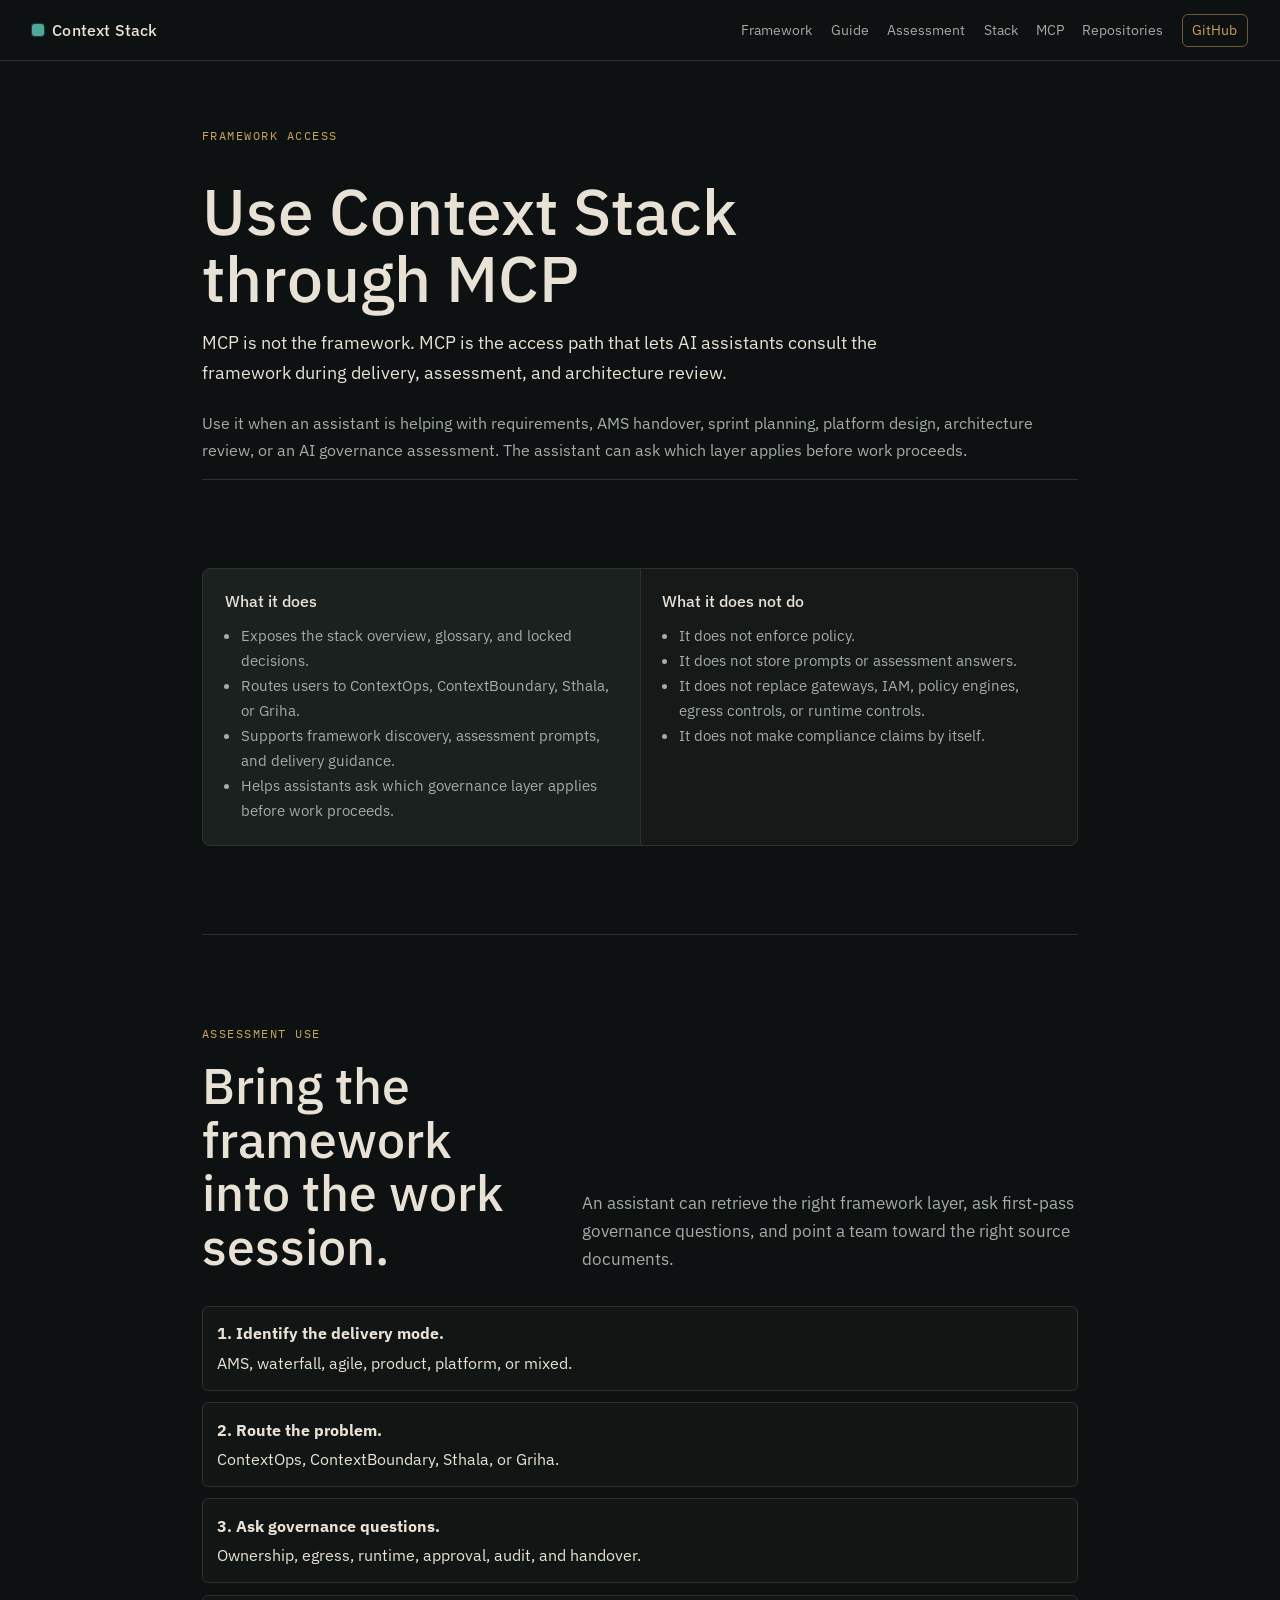
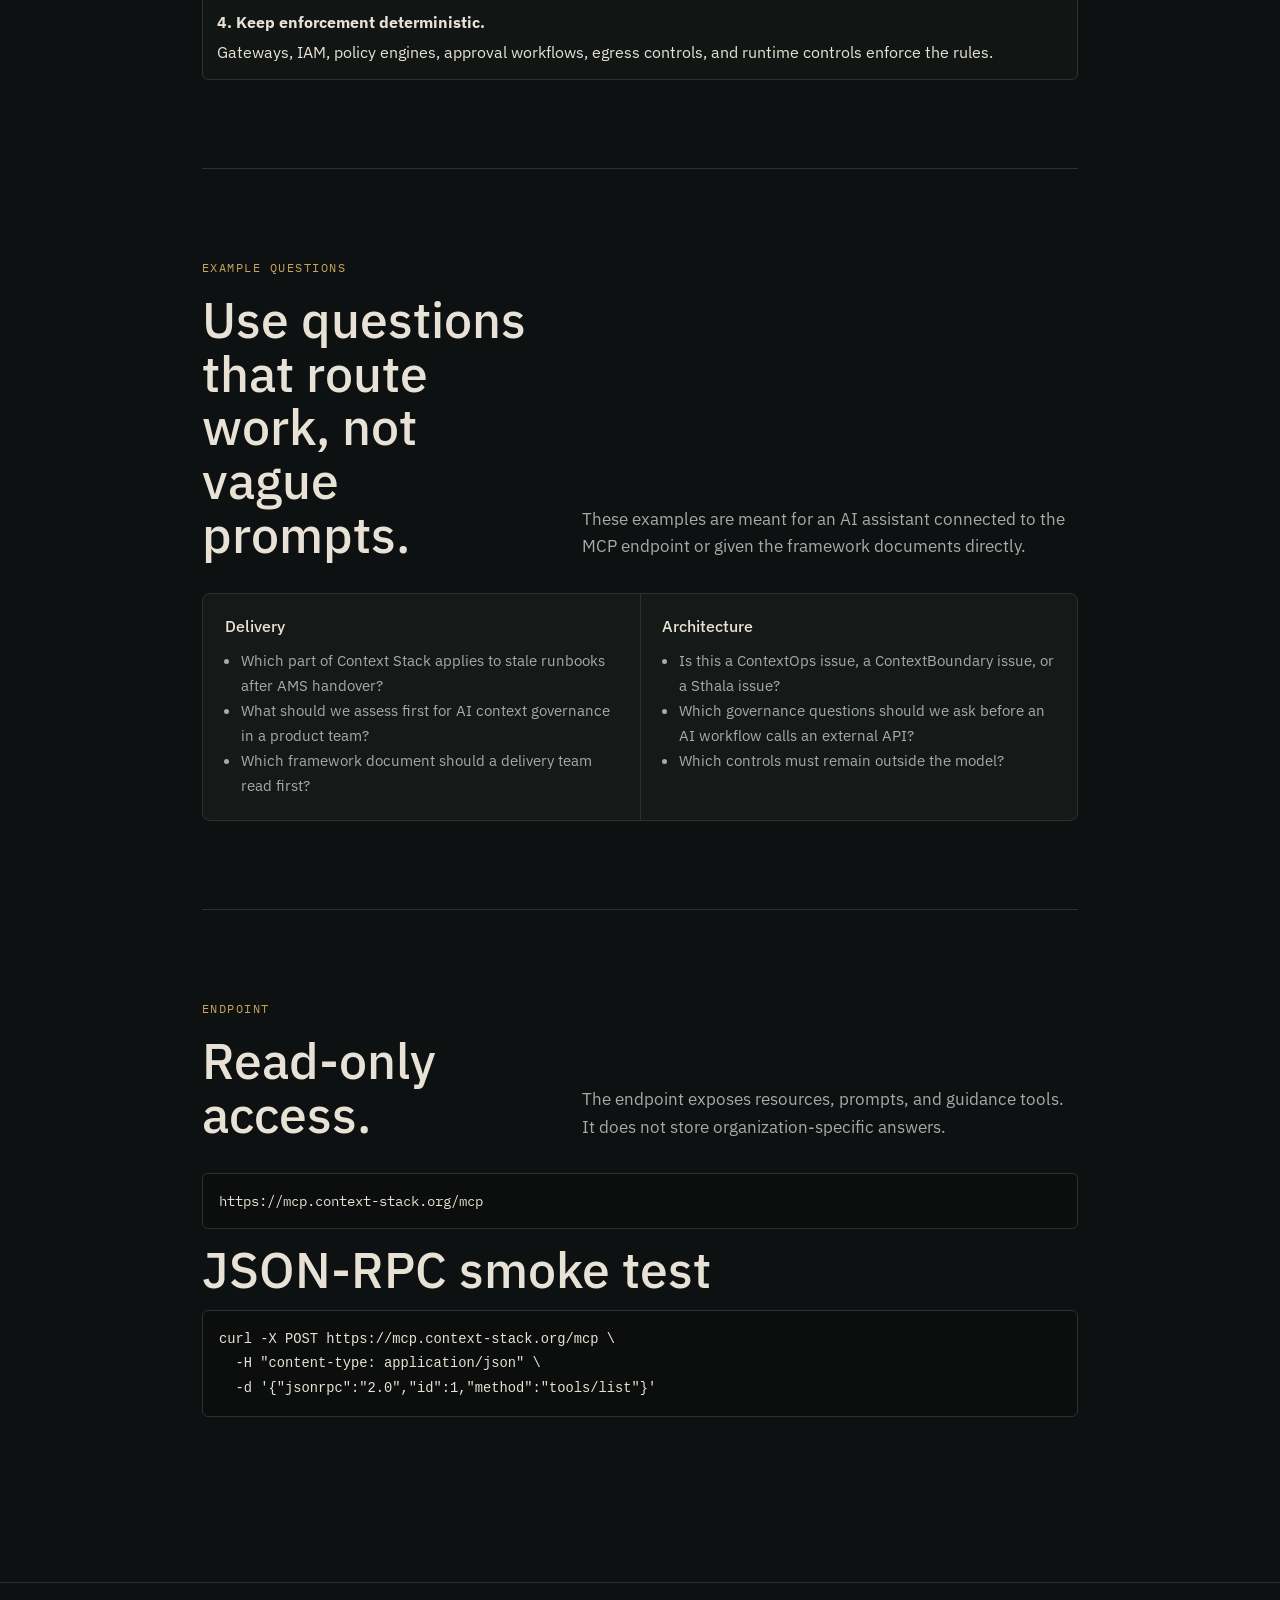
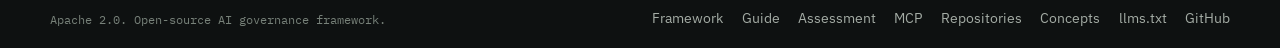
==== commit 39c32697: "Add AI governance framework guide page - Add focused guide page for enterprise AI governance searche" ====
--- a/mcp/index.html
+++ b/mcp/index.html
@@ -8,6 +8,7 @@
 <meta name="robots" content="index,follow,max-snippet:-1">
 <meta name="author" content="Context Stack Project">
 <link rel="canonical" href="https://context-stack.org/mcp/">
+<link rel="icon" href="/favicon.svg" type="image/svg+xml">
 <link rel="alternate" type="text/plain" title="LLM discovery" href="/llms.txt">
 <link rel="preconnect" href="https://fonts.googleapis.com">
 <link rel="preconnect" href="https://fonts.gstatic.com" crossorigin>
@@ -19,11 +20,11 @@
   <a class="brand" href="/" aria-label="Context Stack home"><span class="brand-mark"></span>Context Stack</a>
   <nav class="site-nav" aria-label="Primary">
     <a href="/#framework">Framework</a>
+    <a href="/ai-governance-framework.html">Guide</a>
     <a href="/#assessment">Assessment</a>
     <a href="/#stack">Stack</a>
     <a href="/mcp/">MCP</a>
     <a href="/repositories.html">Repositories</a>
-    <a href="/ai-governance.html">Concepts</a>
     <a class="nav-emphasis" href="https://github.com/kannanokannan/context-stack" target="_blank" rel="noopener">GitHub</a>
   </nav>
 </header>
@@ -122,6 +123,7 @@
     <p class="footer-note">Apache 2.0. Open-source AI governance framework.</p>
     <nav class="footer-links" aria-label="Footer">
       <a href="/#framework">Framework</a>
+      <a href="/ai-governance-framework.html">Guide</a>
       <a href="/#assessment">Assessment</a>
       <a href="/mcp/">MCP</a>
       <a href="/repositories.html">Repositories</a>
--- a/assets/site.css
+++ b/assets/site.css
@@ -217,38 +217,214 @@
   filter: brightness(1.04);
 }
 
-.hero-visual {
-  min-width: 0;
-  border: 1px solid var(--line);
-  border-radius: 8px;
-  background: var(--surface);
-  box-shadow: 0 24px 80px var(--shadow);
+.hero-board {
+  min-width: 0;
+  perspective: 1200px;
+}
+
+.board-surface {
+  isolation: isolate;
+  position: relative;
+  min-width: 0;
+  padding: clamp(1.35rem, 3vw, 2rem);
+  border: 1px solid transparent;
+  border-radius: 18px;
+  background:
+    linear-gradient(145deg, rgba(17, 21, 20, 0.98), rgba(17, 21, 20, 0.93)) padding-box,
+    linear-gradient(135deg, rgba(200, 164, 93, 0.72), rgba(79, 169, 154, 0.56) 45%, rgba(109, 127, 163, 0.38)) border-box,
+    repeating-linear-gradient(0deg, rgba(232, 225, 213, 0.035) 0, rgba(232, 225, 213, 0.035) 1px, transparent 1px, transparent 42px),
+    repeating-linear-gradient(90deg, rgba(232, 225, 213, 0.025) 0, rgba(232, 225, 213, 0.025) 1px, transparent 1px, transparent 42px),
+    #111514;
+  box-shadow:
+    0 30px 90px rgba(0, 0, 0, 0.42),
+    0 0 42px rgba(79, 169, 154, 0.08),
+    inset 0 1px 0 rgba(232, 225, 213, 0.08),
+    inset 0 -1px 0 rgba(0, 0, 0, 0.32);
   overflow: hidden;
 }
 
-.hero-visual img {
-  display: block;
-  width: 100%;
-  height: auto;
-}
-
-.visual-caption {
-  display: grid;
-  grid-template-columns: repeat(3, minmax(0, 1fr));
-  border-top: 1px solid var(--line);
-}
-
-.visual-caption span {
-  min-width: 0;
-  padding: 0.85rem;
-  color: var(--muted);
-  font-family: var(--mono);
-  font-size: 0.75rem;
-  border-right: 1px solid var(--line);
-}
-
-.visual-caption span:last-child {
-  border-right: 0;
+.board-surface::before {
+  content: "";
+  position: absolute;
+  inset: 0;
+  pointer-events: none;
+  z-index: 0;
+  background:
+    linear-gradient(90deg, rgba(200, 164, 93, 0.11), transparent 24%, transparent 76%, rgba(79, 169, 154, 0.09)),
+    linear-gradient(180deg, rgba(0, 0, 0, 0), rgba(0, 0, 0, 0.22));
+}
+
+.board-surface::after {
+  content: "";
+  position: absolute;
+  inset: 1px;
+  z-index: 0;
+  pointer-events: none;
+  border-radius: 17px;
+  background: linear-gradient(115deg, transparent 12%, rgba(232, 225, 213, 0.07) 42%, transparent 62%);
+  opacity: 0.56;
+  transform: translateX(-72%);
+  animation: board-sheen 12s ease-in-out infinite;
+}
+
+.board-surface > * {
+  position: relative;
+  z-index: 1;
+}
+
+.board-label {
+  margin: 0 0 0.9rem;
+  color: var(--gold);
+  font-family: var(--mono);
+  font-size: 0.76rem;
+  letter-spacing: 0.12em;
+  text-transform: uppercase;
+}
+
+.board-surface h2 {
+  max-width: 17ch;
+  margin: 0;
+  color: var(--text);
+  font-size: clamp(1.9rem, 3.7vw, 2.95rem);
+  font-weight: 500;
+  line-height: 1.02;
+}
+
+.board-subtitle {
+  margin: 1.2rem 0 1.3rem;
+  color: var(--muted);
+  font-family: var(--mono);
+  font-size: 0.86rem;
+}
+
+.board-map {
+  display: grid;
+  gap: 0;
+  margin: 0 0 1rem;
+  border: 1px solid rgba(232, 225, 213, 0.13);
+  border-radius: 14px;
+  background: rgba(13, 16, 15, 0.56);
+  box-shadow:
+    inset 0 1px 0 rgba(232, 225, 213, 0.05),
+    0 14px 36px rgba(0, 0, 0, 0.18);
+  overflow: hidden;
+}
+
+.board-row {
+  position: relative;
+  display: grid;
+  grid-template-columns: minmax(0, 1fr) minmax(9rem, auto);
+  gap: 1rem;
+  align-items: center;
+  min-width: 0;
+  padding: 0.84rem 0.95rem 0.84rem 1.08rem;
+  border-bottom: 1px solid rgba(232, 225, 213, 0.1);
+  background: linear-gradient(90deg, rgba(21, 25, 24, 0.94), rgba(21, 25, 24, 0.7));
+}
+
+.board-row:last-child {
+  border-bottom: 0;
+}
+
+.board-row::before {
+  content: "";
+  position: absolute;
+  top: 0;
+  bottom: 0;
+  left: 0;
+  width: 3px;
+  background: var(--teal);
+  opacity: 0.92;
+}
+
+.board-row:nth-child(1) {
+  background: linear-gradient(90deg, rgba(79, 169, 154, 0.13), rgba(21, 25, 24, 0.76));
+}
+
+.board-row:nth-child(2) {
+  background: linear-gradient(90deg, rgba(200, 164, 93, 0.13), rgba(21, 25, 24, 0.76));
+}
+
+.board-row:nth-child(2)::before {
+  background: var(--gold);
+}
+
+.board-row:nth-child(3) {
+  background: linear-gradient(90deg, rgba(109, 127, 163, 0.13), rgba(21, 25, 24, 0.76));
+}
+
+.board-row:nth-child(3)::before {
+  background: var(--blue);
+}
+
+.board-row:nth-child(4) {
+  background: linear-gradient(90deg, rgba(120, 170, 118, 0.12), rgba(21, 25, 24, 0.76));
+}
+
+.board-row:nth-child(4)::before {
+  background: var(--green);
+}
+
+.board-row span {
+  min-width: 0;
+  color: var(--muted);
+}
+
+.board-row strong {
+  min-width: 0;
+  color: var(--text);
+  font-weight: 500;
+  text-align: right;
+}
+
+.board-flow {
+  display: flex;
+  align-items: center;
+  flex-wrap: wrap;
+  gap: 0.35rem 0.5rem;
+  margin: 1rem 0 0.55rem;
+  color: var(--faint);
+  font-family: var(--mono);
+  font-size: 0.72rem;
+  line-height: 1.6;
+}
+
+.board-flow a {
+  color: var(--teal);
+  text-decoration: none;
+  text-underline-offset: 0.18rem;
+}
+
+.board-flow a:hover {
+  color: var(--gold);
+  text-decoration: underline;
+}
+
+.board-note {
+  margin: 0;
+  color: var(--faint);
+  font-family: var(--mono);
+  font-size: 0.72rem;
+  line-height: 1.55;
+}
+
+@keyframes board-sheen {
+  0%,
+  62% {
+    transform: translateX(-72%);
+  }
+
+  78%,
+  100% {
+    transform: translateX(72%);
+  }
+}
+
+@media (prefers-reduced-motion: reduce) {
+  .board-surface::after {
+    animation: none;
+    opacity: 0.22;
+  }
 }
 
 .section {
@@ -657,7 +833,17 @@
     position: static;
   }
 
-  .site-nav,
+  .site-nav {
+    width: 100%;
+    align-items: center;
+    flex-wrap: wrap;
+    gap: 0.55rem 0.75rem;
+  }
+
+  .site-nav a {
+    flex: 0 0 auto;
+  }
+
   .footer-links {
     align-items: flex-start;
     flex-direction: column;
@@ -684,6 +870,7 @@
   .wizard-result,
   .boundary,
   .panel,
+  .hero-board,
   .hero-lede,
   .doctrine,
   .section-lede,
@@ -704,6 +891,8 @@
   h3,
   .doctrine,
   .button,
+  .board-row,
+  .board-flow span,
   .choice {
     overflow-wrap: anywhere;
   }
@@ -712,8 +901,9 @@
     max-width: 100%;
   }
 
-  .hero-visual {
-    display: none;
+  .board-surface h2 {
+    max-width: 100%;
+    font-size: clamp(2rem, 10vw, 2.8rem);
   }
 
   .grid-2,
@@ -723,16 +913,15 @@
     grid-template-columns: 1fr;
   }
 
-  .visual-caption {
+  .board-row {
     grid-template-columns: 1fr;
   }
 
-  .visual-caption span {
-    border-right: 0;
-    border-bottom: 1px solid var(--line);
-  }
-
-  .visual-caption span:last-child {
-    border-bottom: 0;
-  }
-}
+  .board-row strong {
+    text-align: left;
+  }
+
+  .board-flow {
+    gap: 0.3rem 0.45rem;
+  }
+}
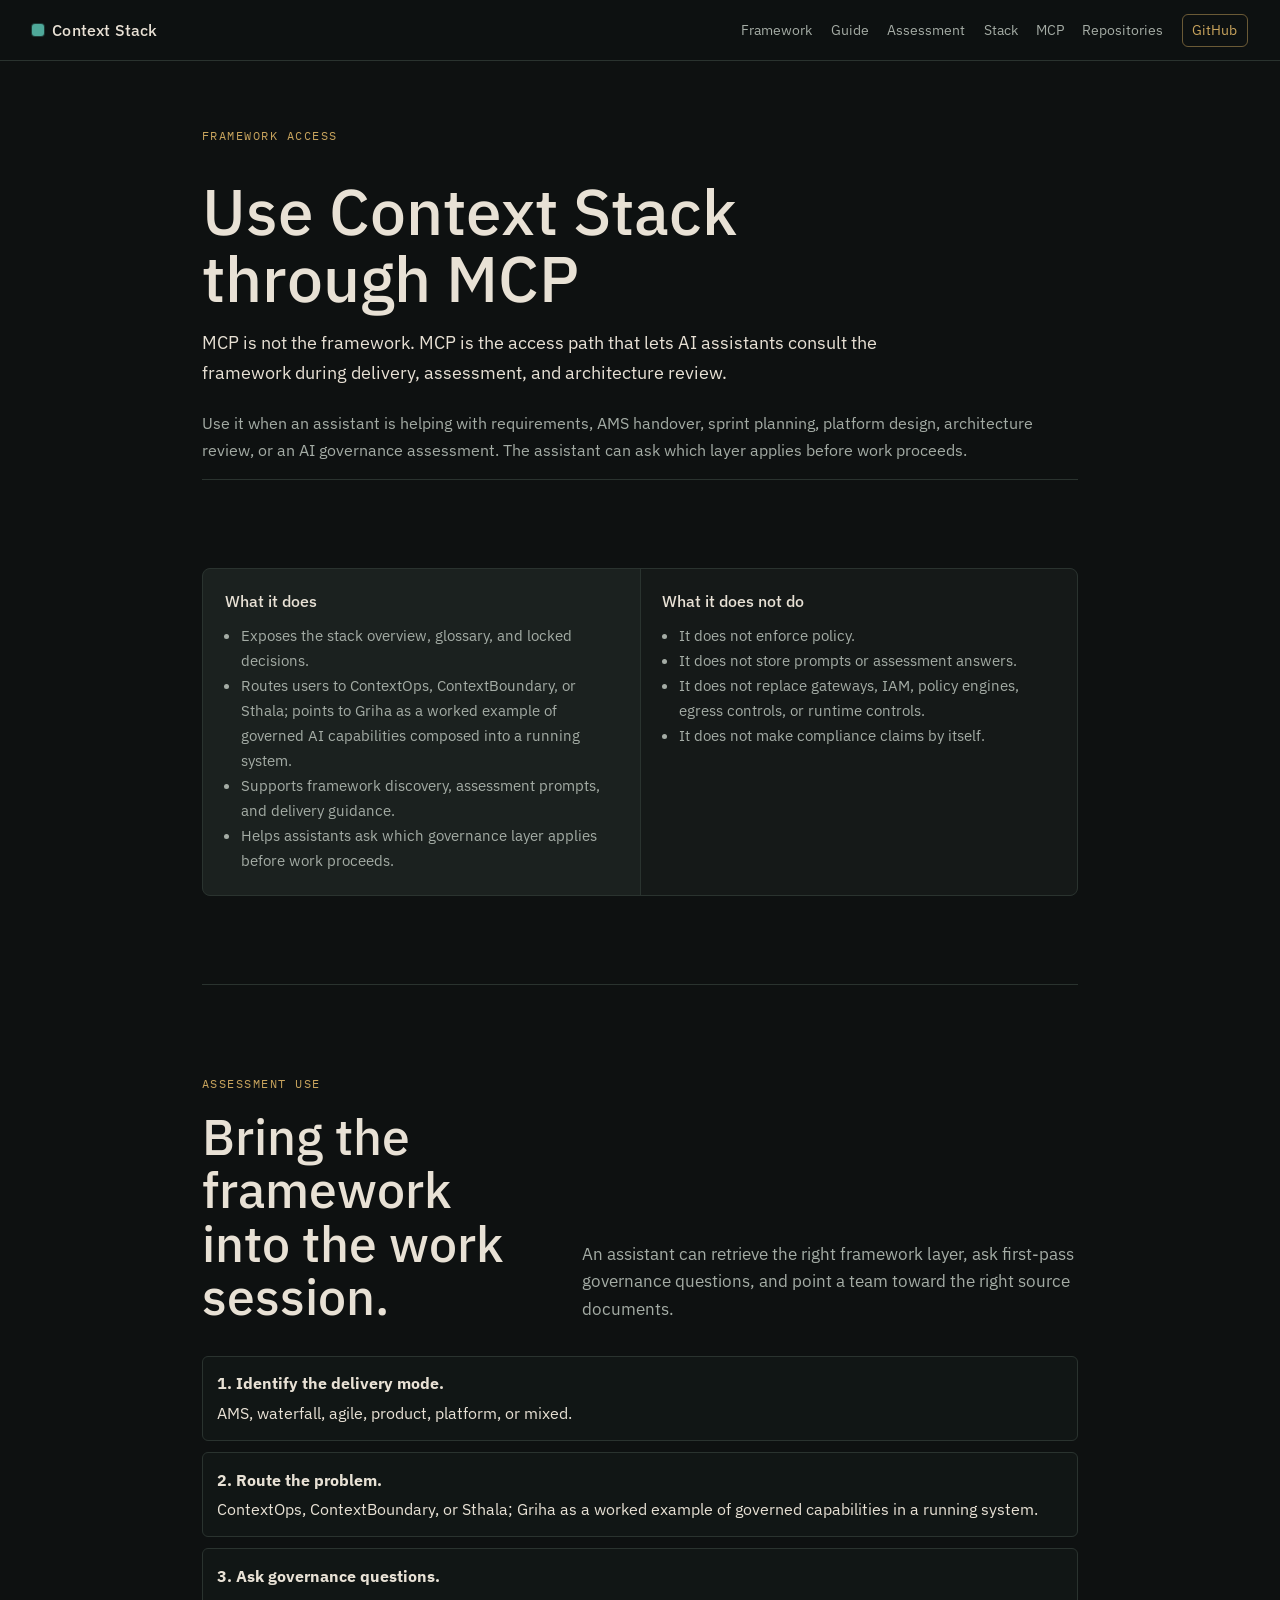
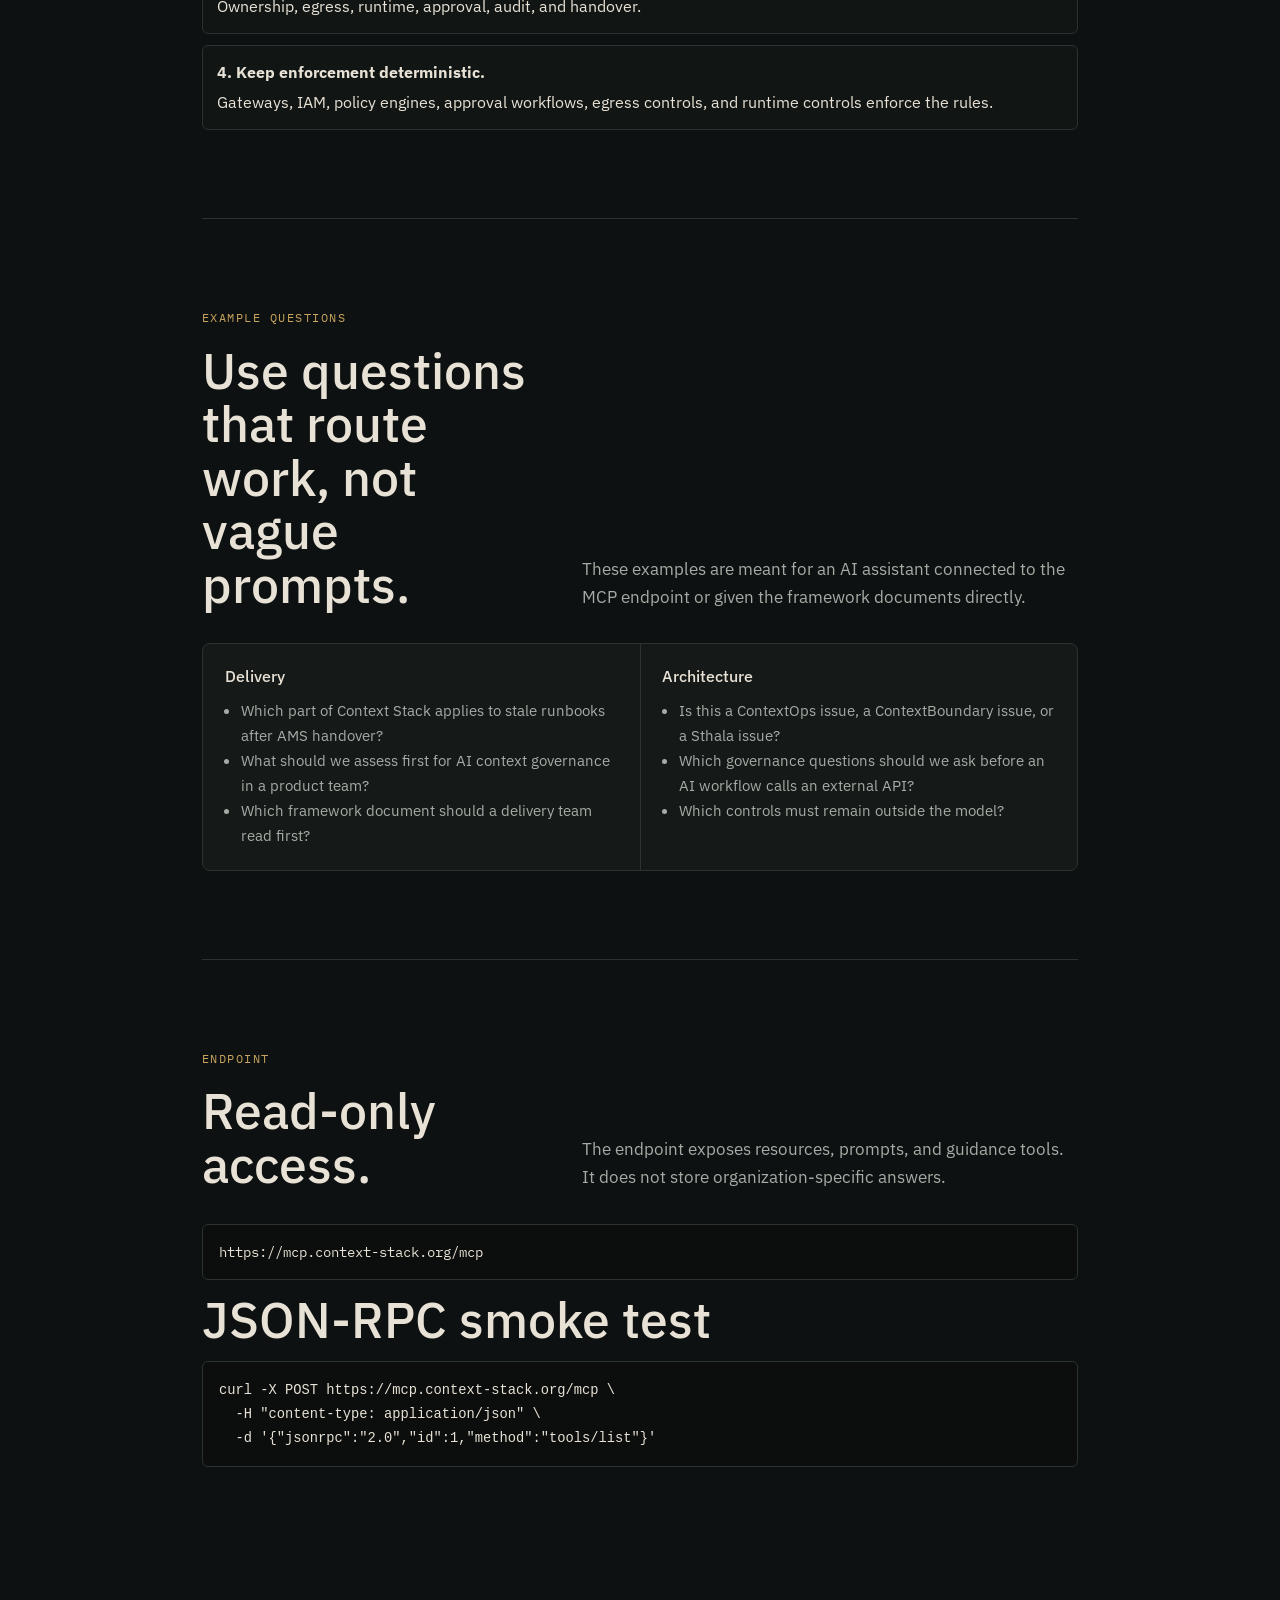
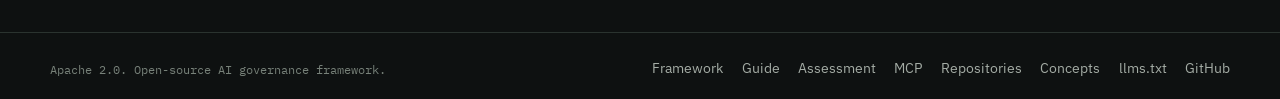
==== commit 35157ebb: "docs: position site around reference gateway" ====
--- a/mcp/index.html
+++ b/mcp/index.html
@@ -10,6 +10,12 @@
 <link rel="canonical" href="https://context-stack.org/mcp/">
 <link rel="icon" href="/favicon.svg" type="image/svg+xml">
 <link rel="alternate" type="text/plain" title="LLM discovery" href="/llms.txt">
+<meta property="og:title" content="MCP Access | Context Stack">
+<meta property="og:description" content="Use the Context Stack AI governance framework through a read-only MCP endpoint for discovery, assessment, and delivery guidance.">
+<meta property="og:image" content="https://context-stack.org/hero.png">
+<meta property="og:url" content="https://context-stack.org/mcp/">
+<meta property="og:type" content="website">
+<meta name="twitter:card" content="summary_large_image">
 <link rel="preconnect" href="https://fonts.googleapis.com">
 <link rel="preconnect" href="https://fonts.gstatic.com" crossorigin>
 <link href="https://fonts.googleapis.com/css2?family=IBM+Plex+Mono:wght@400;500&family=IBM+Plex+Sans:wght@300;400;500&display=swap" rel="stylesheet">
@@ -41,7 +47,7 @@
         <h2>What it does</h2>
         <ul>
           <li>Exposes the stack overview, glossary, and locked decisions.</li>
-          <li>Routes users to ContextOps, ContextBoundary, Sthala, or Griha.</li>
+          <li>Routes users to ContextOps, ContextBoundary, or Sthala; points to Griha as a worked example of governed AI capabilities composed into a running system.</li>
           <li>Supports framework discovery, assessment prompts, and delivery guidance.</li>
           <li>Helps assistants ask which governance layer applies before work proceeds.</li>
         </ul>
@@ -68,7 +74,7 @@
     </div>
     <div class="flow">
       <div class="flow-step"><strong>1. Identify the delivery mode.</strong> AMS, waterfall, agile, product, platform, or mixed.</div>
-      <div class="flow-step"><strong>2. Route the problem.</strong> ContextOps, ContextBoundary, Sthala, or Griha.</div>
+      <div class="flow-step"><strong>2. Route the problem.</strong> ContextOps, ContextBoundary, or Sthala; Griha as a worked example of governed capabilities in a running system.</div>
       <div class="flow-step"><strong>3. Ask governance questions.</strong> Ownership, egress, runtime, approval, audit, and handover.</div>
       <div class="flow-step"><strong>4. Keep enforcement deterministic.</strong> Gateways, IAM, policy engines, approval workflows, egress controls, and runtime controls enforce the rules.</div>
     </div>
--- a/assets/site.css
+++ b/assets/site.css
@@ -27,6 +27,7 @@
 html {
   min-width: 0;
   scroll-behavior: smooth;
+  overflow-x: hidden;
 }
 
 body {
@@ -118,6 +119,76 @@
   border: 1px solid rgba(200, 164, 93, 0.5);
   border-radius: 6px;
   padding: 0.25rem 0.6rem;
+}
+
+.stack-updates {
+  position: fixed;
+  right: 1rem;
+  bottom: 1rem;
+  z-index: 18;
+  width: min(18rem, calc(100vw - 2rem));
+  padding: 0.8rem;
+  background: rgba(17, 22, 21, 0.96);
+  border: 1px solid var(--line);
+  border-radius: 8px;
+  box-shadow: 0 18px 48px rgba(0, 0, 0, 0.34);
+  backdrop-filter: blur(10px);
+}
+
+.updates-head {
+  display: flex;
+  align-items: center;
+  justify-content: space-between;
+  gap: 0.75rem;
+  margin-bottom: 0.55rem;
+}
+
+.updates-label {
+  margin: 0;
+  color: var(--gold);
+  font-family: var(--mono);
+  font-size: 0.68rem;
+  letter-spacing: 0.1em;
+  text-transform: uppercase;
+}
+
+.updates-head a {
+  flex: 0 0 auto;
+  color: var(--muted);
+  font-size: 0.78rem;
+}
+
+.updates-scroll {
+  display: grid;
+  gap: 0.65rem;
+  max-height: 8.8rem;
+  overflow-y: auto;
+  padding-right: 0.25rem;
+}
+
+.updates-scroll article {
+  padding-bottom: 0.65rem;
+  border-bottom: 1px solid var(--line-soft);
+}
+
+.updates-scroll article:last-child {
+  padding-bottom: 0;
+  border-bottom: 0;
+}
+
+.updates-scroll time {
+  display: block;
+  margin-bottom: 0.12rem;
+  color: var(--teal);
+  font-family: var(--mono);
+  font-size: 0.68rem;
+}
+
+.updates-scroll p {
+  margin: 0;
+  color: var(--muted);
+  font-size: 0.82rem;
+  line-height: 1.45;
 }
 
 .page {
@@ -811,6 +882,13 @@
     flex-direction: column;
   }
 
+  .stack-updates {
+    position: static;
+    width: auto;
+    margin: 1rem clamp(1rem, 4vw, 2rem) 0;
+    box-shadow: none;
+  }
+
   .hero,
   .section-head,
   .wizard,
@@ -826,11 +904,12 @@
 
 @media (max-width: 620px) {
   body {
-    width: 100vw;
+    width: 100%;
   }
 
   .site-header {
     position: static;
+    width: auto;
   }
 
   .site-nav {
@@ -856,10 +935,14 @@
 
   .page,
   .page-narrow {
-    width: 100vw;
-    max-width: 100vw;
+    width: auto;
+    max-width: 100%;
     padding-left: 1.25rem;
     padding-right: 1.25rem;
+  }
+
+  .site-footer {
+    width: auto;
   }
 
   .hero,
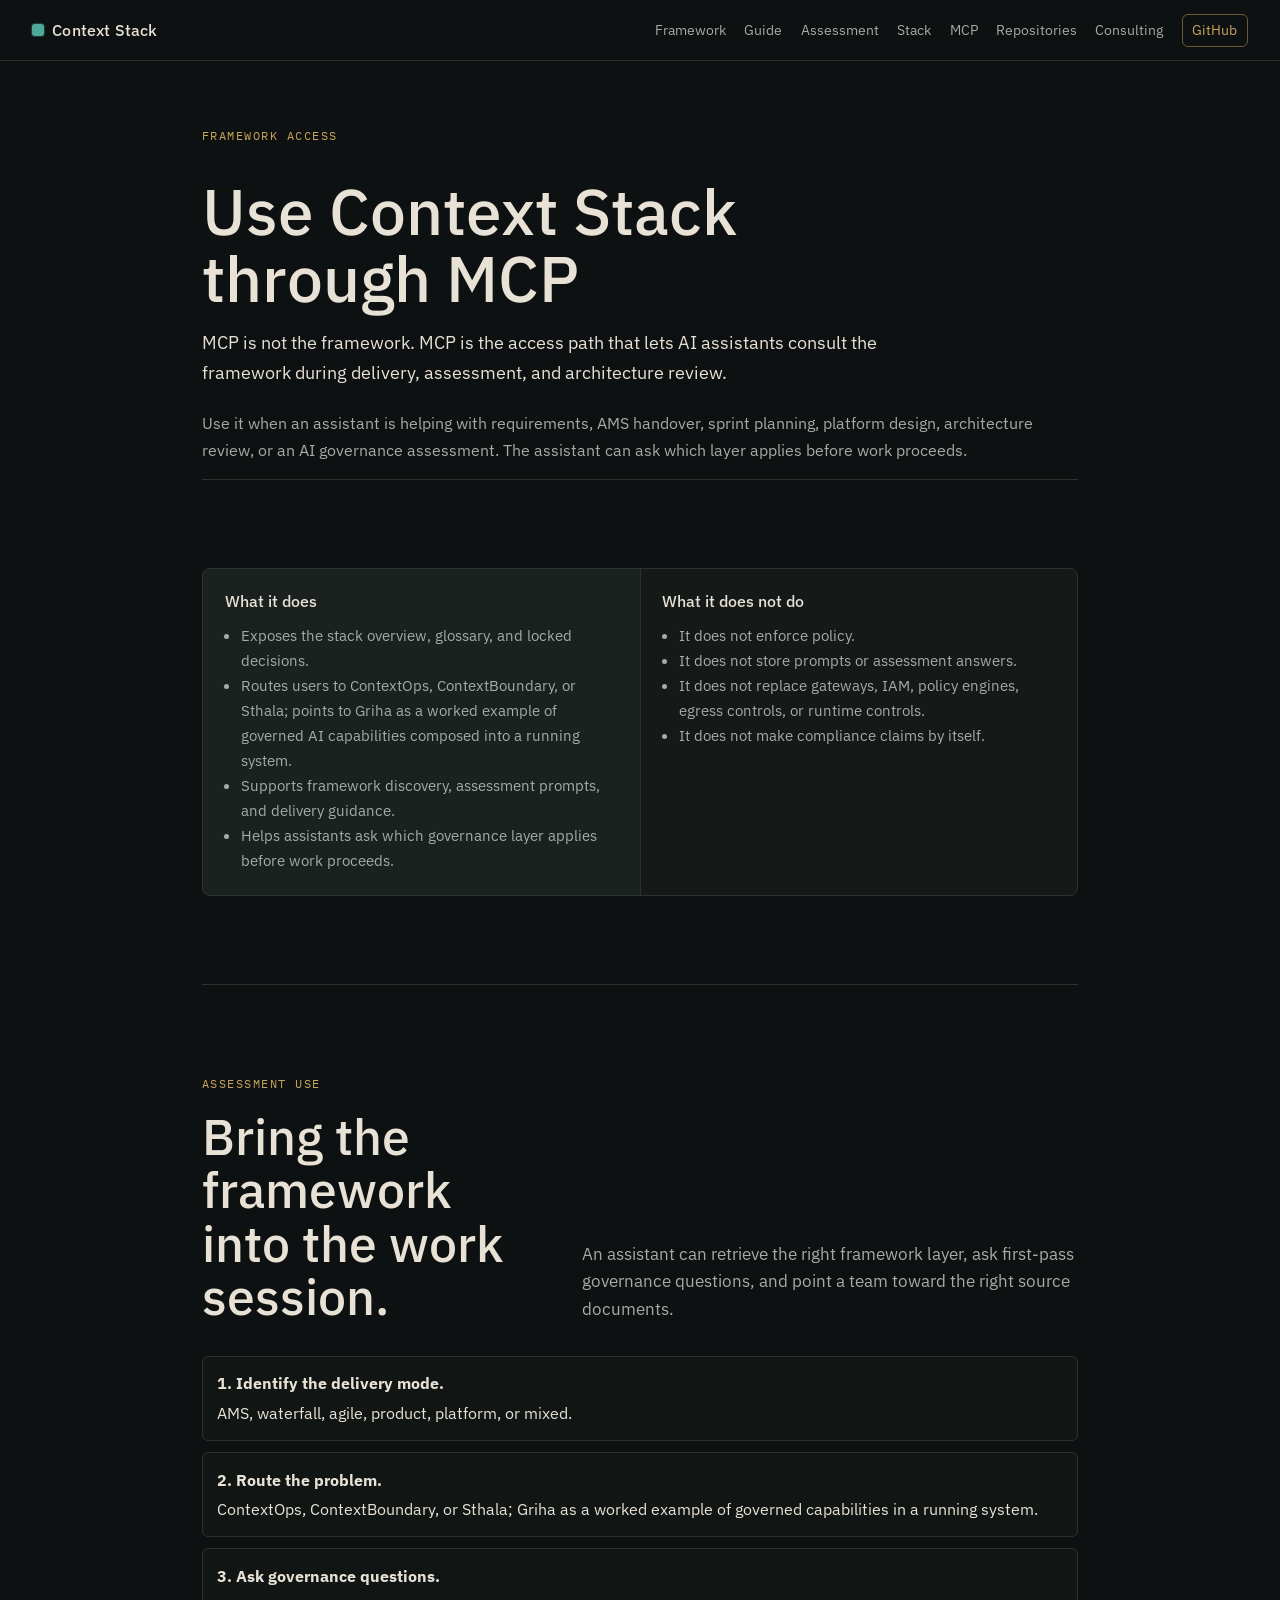
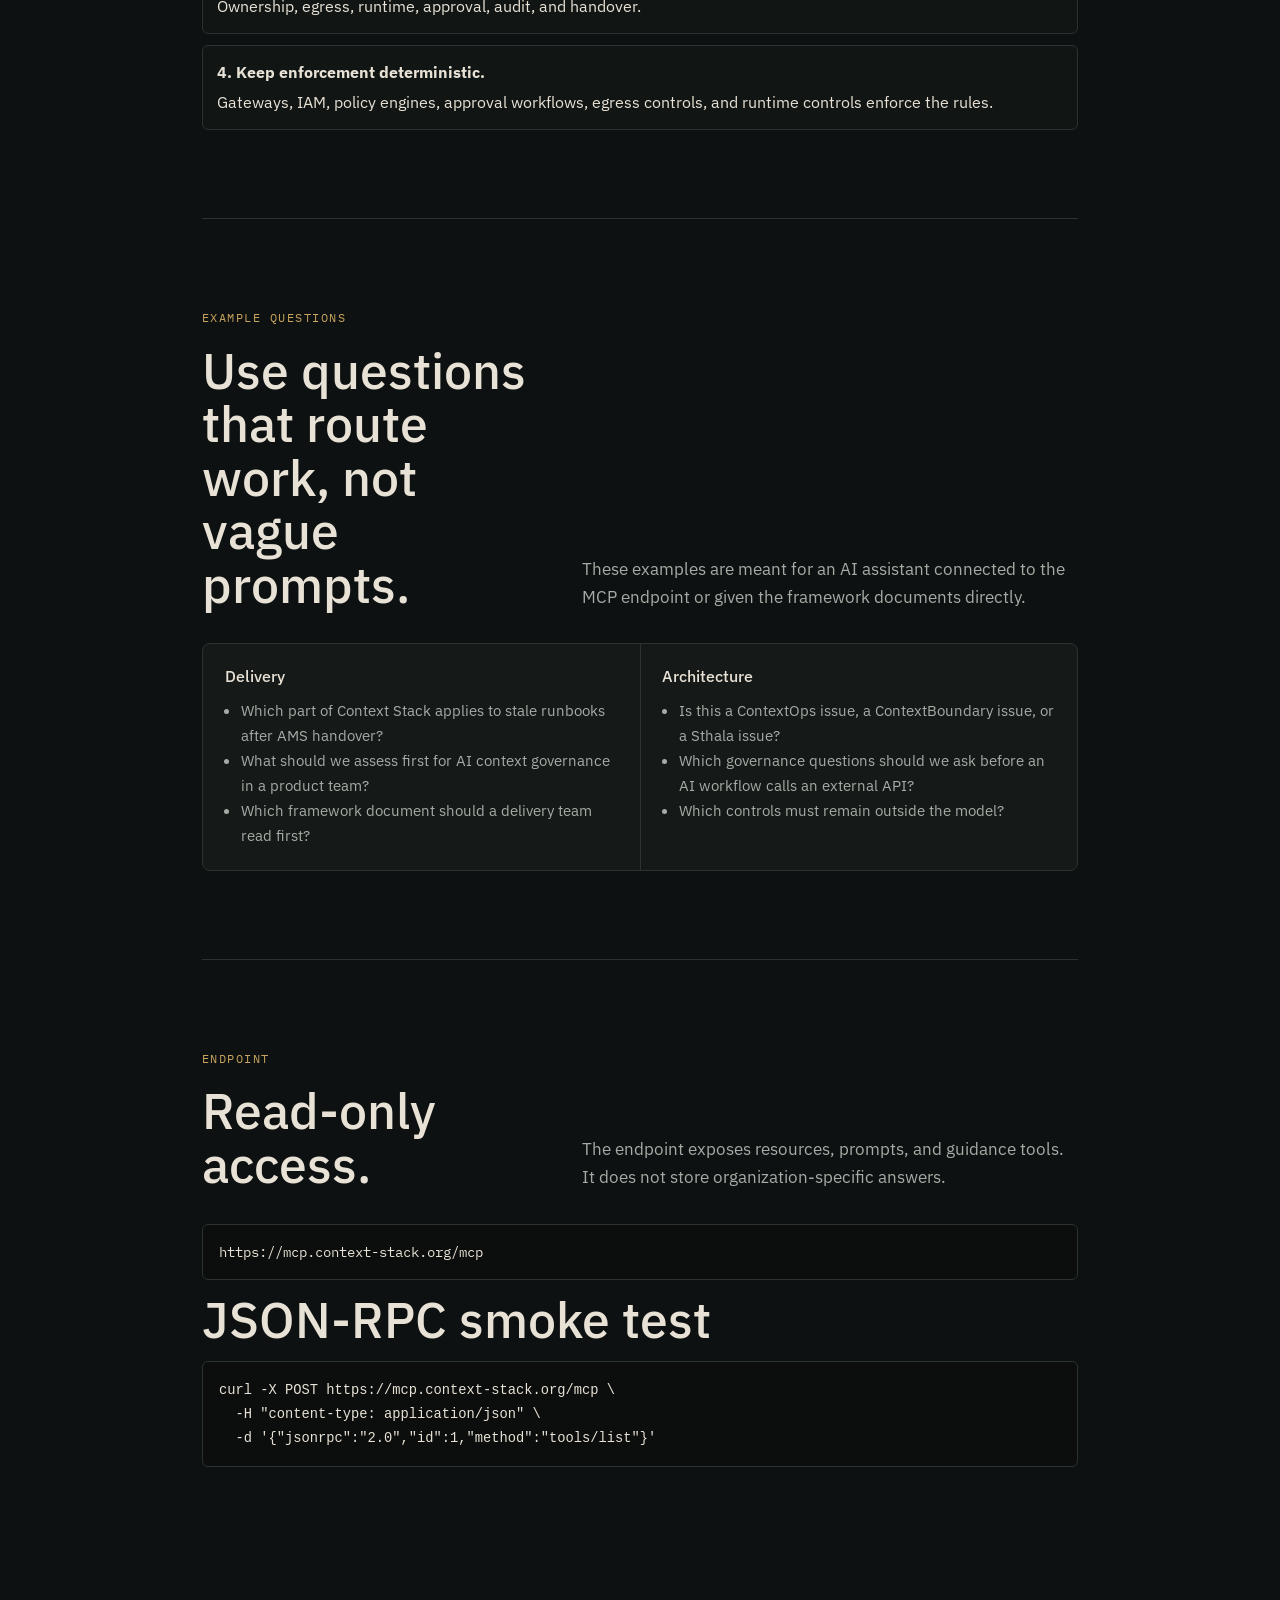
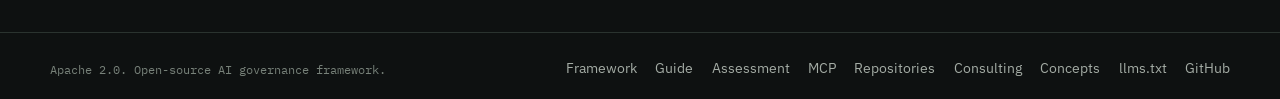
==== commit 18d0433e: "Add consulting entry point to website" ====
--- a/mcp/index.html
+++ b/mcp/index.html
@@ -31,6 +31,7 @@
     <a href="/#stack">Stack</a>
     <a href="/mcp/">MCP</a>
     <a href="/repositories.html">Repositories</a>
+    <a href="/consulting.html">Consulting</a>
     <a class="nav-emphasis" href="https://github.com/kannanokannan/context-stack" target="_blank" rel="noopener">GitHub</a>
   </nav>
 </header>
@@ -133,6 +134,7 @@
       <a href="/#assessment">Assessment</a>
       <a href="/mcp/">MCP</a>
       <a href="/repositories.html">Repositories</a>
+      <a href="/consulting.html">Consulting</a>
       <a href="/ai-governance.html">Concepts</a>
       <a href="/llms.txt">llms.txt</a>
       <a href="https://github.com/kannanokannan/context-stack" target="_blank" rel="noopener">GitHub</a>
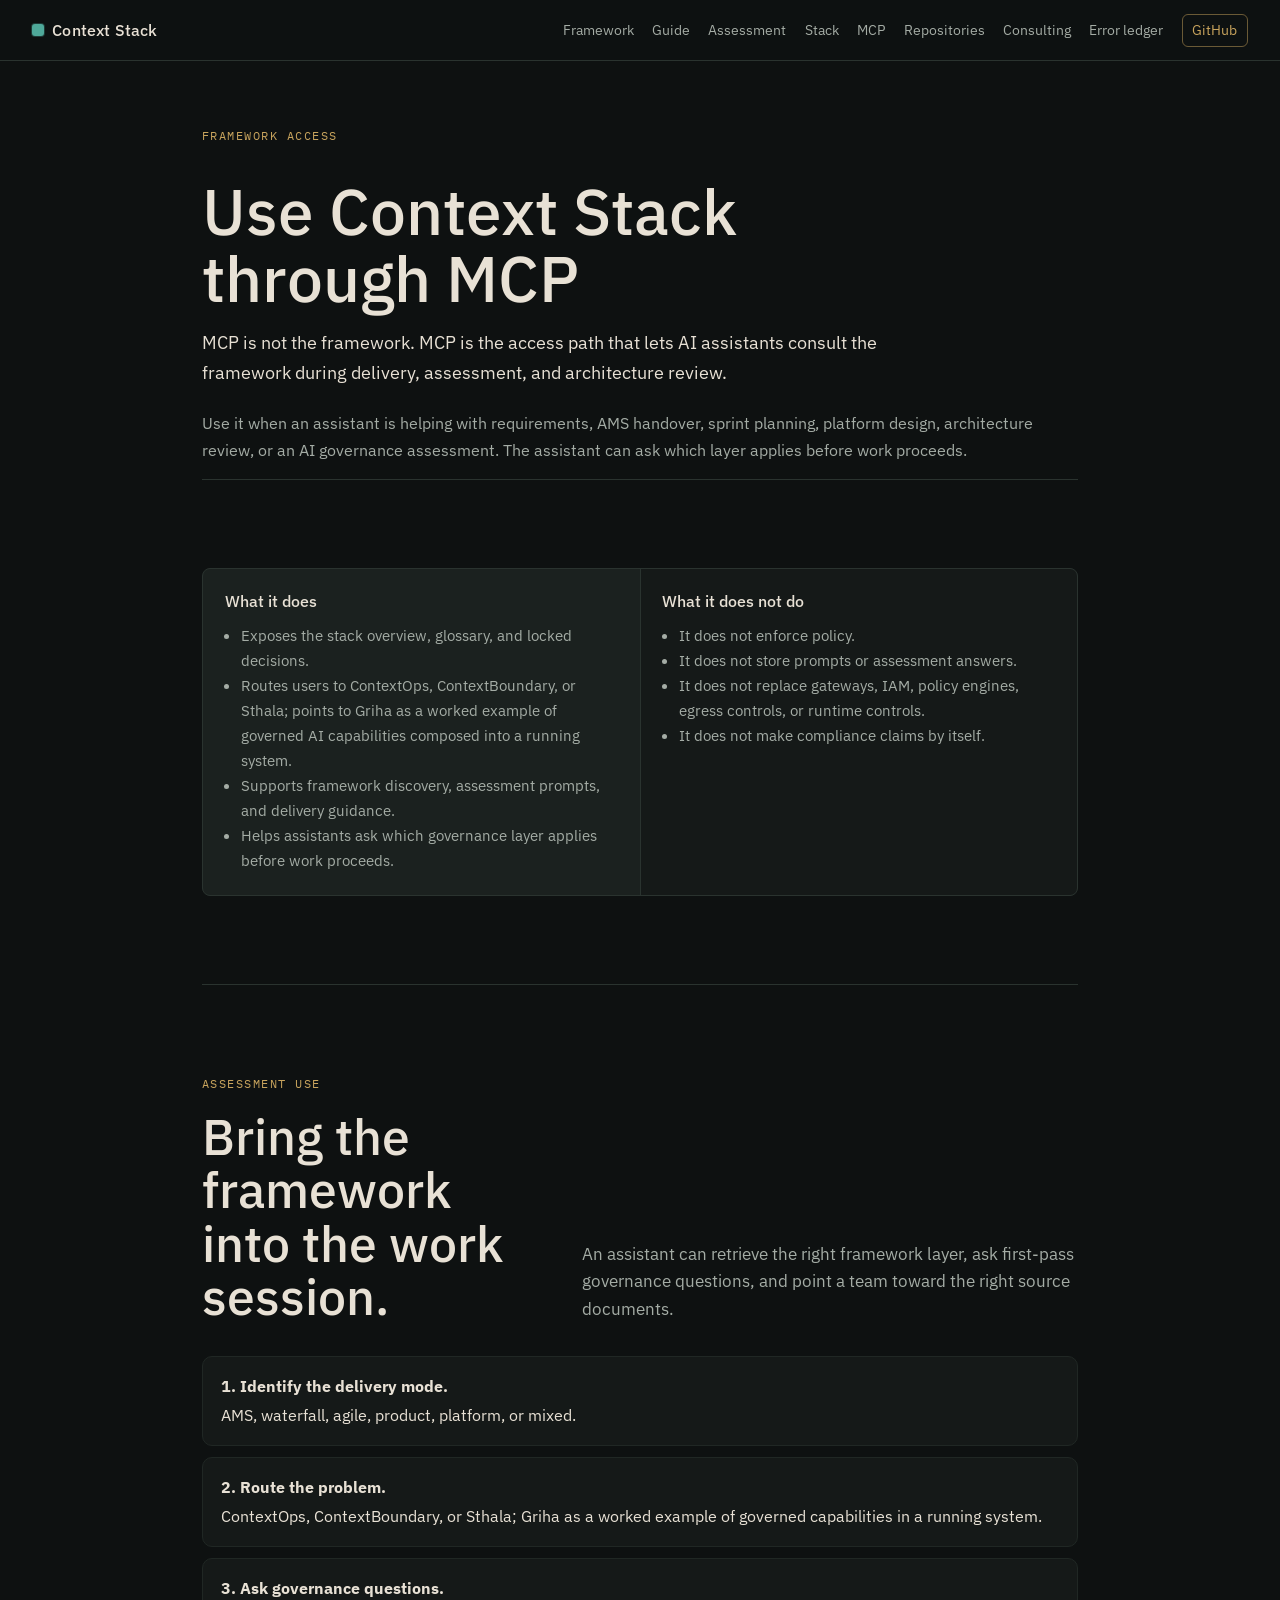
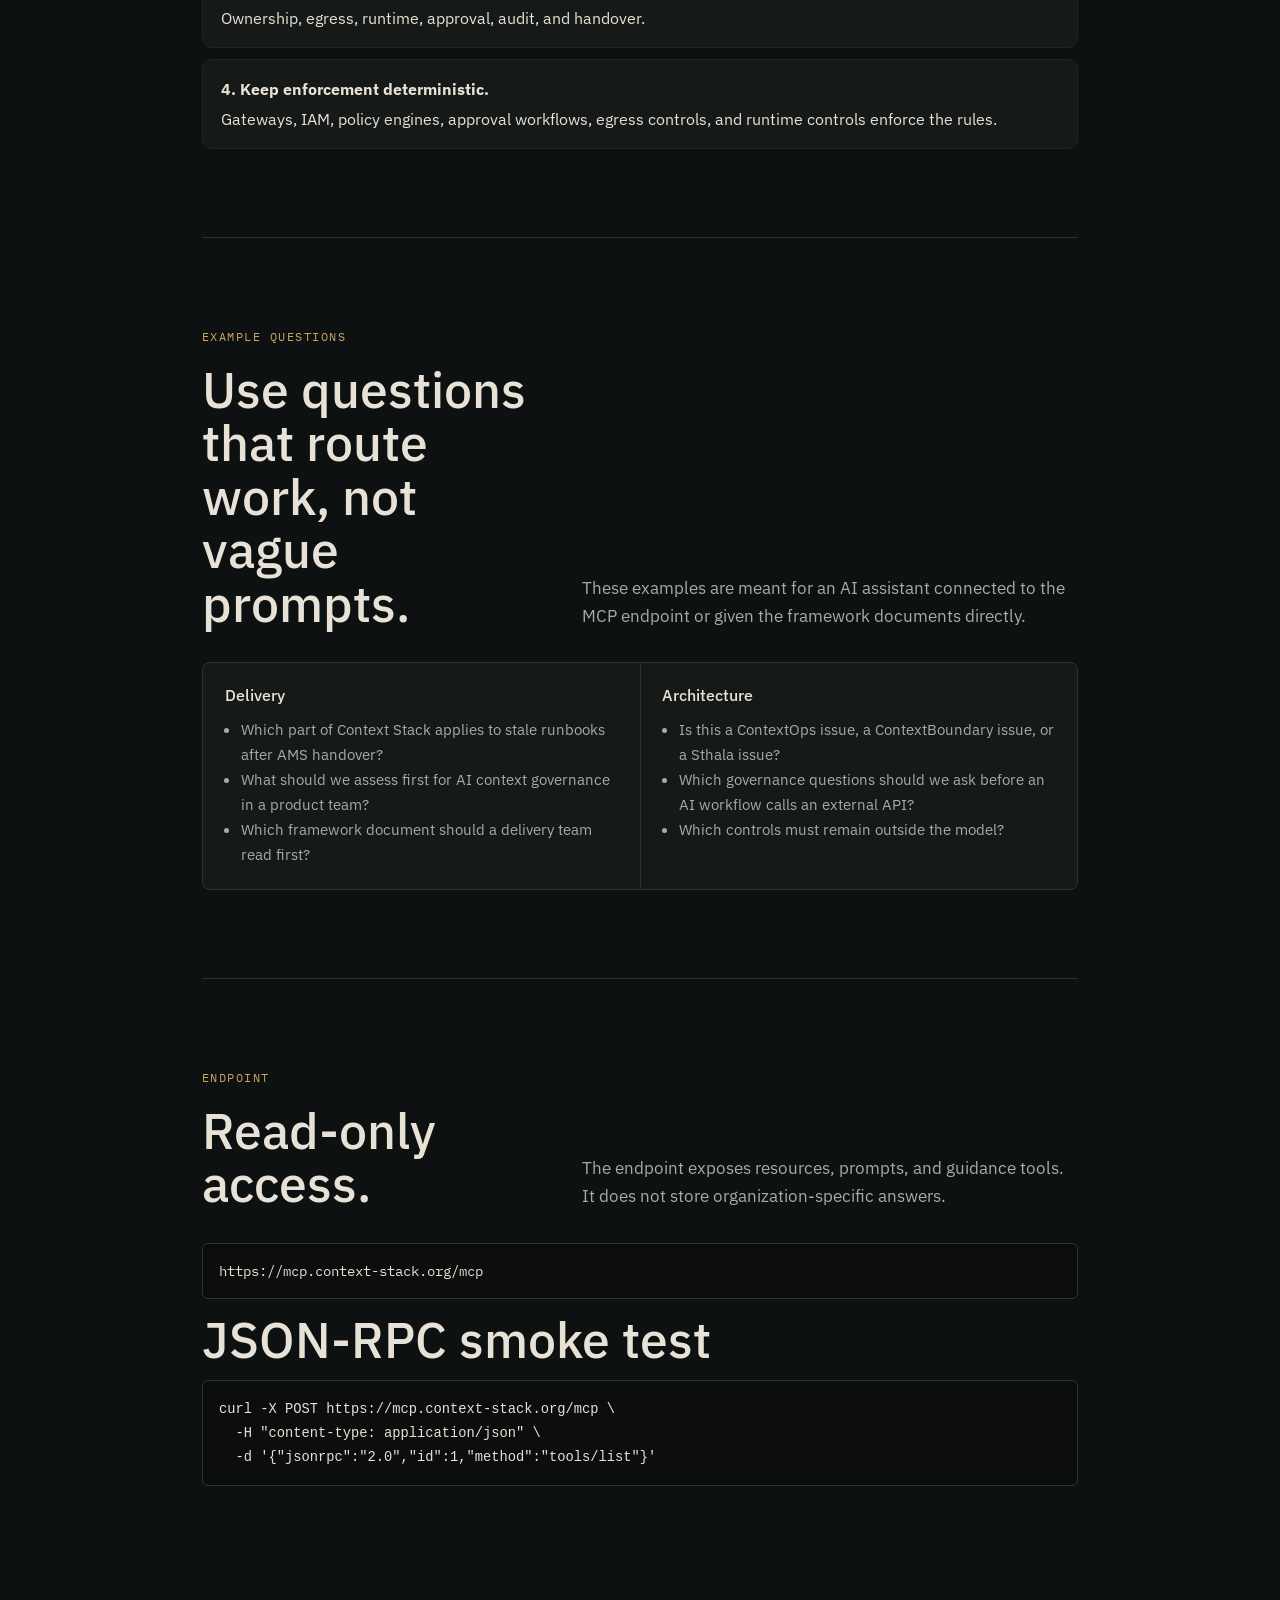
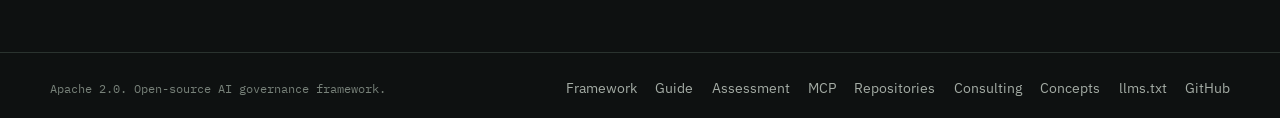
==== commit 2e819bd9: "site: put the error ledger in the header nav, and record #38 The ledger is the site's most different" ====
--- a/mcp/index.html
+++ b/mcp/index.html
@@ -32,6 +32,7 @@
     <a href="/mcp/">MCP</a>
     <a href="/repositories.html">Repositories</a>
     <a href="/consulting.html">Consulting</a>
+    <a href="/error-ledger.html">Error ledger</a>
     <a class="nav-emphasis" href="https://github.com/kannanokannan/context-stack" target="_blank" rel="noopener">GitHub</a>
   </nav>
 </header>
--- a/assets/site.css
+++ b/assets/site.css
@@ -200,7 +200,7 @@
 .hero {
   display: grid;
   grid-template-columns: minmax(0, 1.05fr) minmax(280px, 0.95fr);
-  align-items: center;
+  align-items: start;
   gap: clamp(2rem, 6vw, 5rem);
   min-height: 720px;
   padding: clamp(3.5rem, 8vw, 6.5rem) 0 clamp(3rem, 6vw, 5rem);
@@ -1008,3 +1008,136 @@
     gap: 0.3rem 0.45rem;
   }
 }
+
+.receipt-panel {
+  display: grid;
+  gap: 0.85rem;
+  margin-top: 1.25rem;
+}
+
+.receipt-note {
+  margin: 1rem 0 0;
+  color: var(--muted);
+  font-size: 0.84rem;
+}
+
+.receipt-note code {
+  color: var(--gold);
+  font-family: var(--mono);
+  font-size: 0.78rem;
+}
+
+.assessment-map {
+  margin-bottom: 1.4rem;
+}
+
+.assessment-map .board-subtitle {
+  margin-top: 0;
+}
+
+.boundary-divider {
+  display: grid;
+  grid-template-columns: minmax(0, 1fr) auto minmax(0, 1fr);
+  gap: 0.7rem;
+  align-items: center;
+  padding: 0.85rem 1rem;
+  color: var(--muted);
+  background: var(--bg-soft);
+  border-left: 1px solid var(--line);
+  border-right: 1px solid var(--line);
+  font-family: var(--mono);
+  font-size: 0.72rem;
+  text-align: center;
+  text-transform: uppercase;
+}
+
+.boundary-divider::before,
+.boundary-divider::after {
+  content: "";
+  display: block;
+  height: 1px;
+  background: var(--line);
+}
+
+.boundary-divider strong {
+  color: var(--gold);
+  font-weight: 500;
+}
+
+@media (max-width: 900px) {
+  .boundary-divider {
+    grid-template-columns: 1fr;
+    text-align: left;
+  }
+
+  .boundary-divider::before,
+  .boundary-divider::after {
+    display: none;
+  }
+}
+
+.boundary {
+  grid-template-columns: minmax(0, 1fr) auto minmax(0, 1fr);
+}
+
+@media (max-width: 900px) {
+  .boundary {
+    grid-template-columns: 1fr;
+  }
+}
+
+/* --- PART 57: hero boundary panel, receipt stages --- */
+.split-side{padding:1rem 1.1rem;border:1px solid var(--line-soft);border-radius:10px;background:var(--surface)}
+.split-label{margin:0 0 .55rem;font-family:var(--mono);font-size:.64rem;letter-spacing:.13em;text-transform:uppercase}
+.split-model .split-label{color:var(--blue)}
+.split-system .split-label{color:var(--teal)}
+.split-system{border-color:rgba(79,169,154,.4);background:rgba(79,169,154,.06)}
+.split-list{display:flex;flex-wrap:wrap;gap:.35rem .5rem;margin:0;padding:0;list-style:none}
+.split-list li{padding:.16rem .55rem;border:1px solid var(--line-soft);border-radius:999px;color:var(--muted);font-family:var(--mono);font-size:.78rem}
+.split-system .split-list li{border-color:rgba(79,169,154,.28);color:var(--text)}
+.split-rule{display:grid;grid-template-columns:minmax(0,1fr) auto minmax(0,1fr);align-items:center;gap:.75rem;padding:.85rem 0}
+.split-rule::before,.split-rule::after{content:"";height:1px;background:linear-gradient(90deg,transparent,var(--teal))}
+.split-rule::after{background:linear-gradient(90deg,var(--teal),transparent)}
+.split-rule span{color:var(--teal);font-family:var(--mono);font-size:.66rem;letter-spacing:.11em;text-transform:uppercase;white-space:nowrap}
+.proof-facts{display:grid;grid-template-columns:repeat(3,minmax(0,1fr));gap:1px;margin-top:1.3rem;border:1px solid var(--line-soft);border-radius:10px;background:var(--line-soft);overflow:hidden}
+.proof-fact{padding:.85rem .8rem;background:#111514}
+.proof-fact b{display:block;color:var(--text);font-family:var(--mono);font-size:1.32rem;font-weight:500;font-variant-numeric:tabular-nums;line-height:1.1}
+.proof-fact span{display:block;margin-top:.3rem;color:var(--faint);font-size:.74rem;line-height:1.35}
+.stage{padding:.85rem 1rem;border:1px solid var(--line-soft);border-radius:10px;background:var(--surface)}
+.stage-label{margin:0 0 .4rem;color:var(--faint);font-family:var(--mono);font-size:.64rem;letter-spacing:.13em;text-transform:uppercase}
+.stage-body{margin:0;font-size:.95rem}
+.stage-body code{color:var(--muted);font-family:var(--mono);font-size:.84rem}
+.stage-held{border-color:rgba(180,108,99,.45);background:rgba(180,108,99,.07)}
+.stage-verdict{display:flex;flex-wrap:wrap;align-items:baseline;gap:.6rem;margin:0 0 .35rem}
+.stage-verdict b{color:var(--red);font-family:var(--mono);font-size:1.05rem;font-weight:500}
+.stage-verdict span{color:var(--faint);font-family:var(--mono);font-size:.72rem}
+.receipt-seal{margin-top:1.15rem;padding-top:.95rem;border-top:1px dashed var(--line)}
+.receipt-hashes{display:flex;flex-wrap:wrap;gap:.35rem 1.1rem;margin:0 0 .6rem}
+.receipt-hashes div{color:var(--muted);font-family:var(--mono);font-size:.74rem}
+.receipt-hashes b{color:var(--faint);font-weight:400}
+.example-tag{display:inline-block;margin-left:.5rem;padding:.12rem .55rem;border:1px solid rgba(200,164,93,.4);border-radius:999px;color:var(--gold);font-family:var(--mono);font-size:.63rem;letter-spacing:.1em;text-transform:uppercase;vertical-align:middle}
+@media (max-width:900px){.proof-facts{grid-template-columns:minmax(0,1fr)}}
+
+.receipt-note code.cmd{display:block;margin:.55rem 0;padding:.55rem .7rem;border:1px solid var(--line-soft);border-radius:6px;white-space:pre-wrap;overflow-wrap:anywhere;font-size:.74rem;line-height:1.6;color:var(--teal)}
+
+.panel p + p{margin-top:.75rem}
+
+.action-flow{display:grid;gap:.75rem;margin-top:1.5rem}
+.flow-step{padding:1rem 1.1rem;border:1px solid var(--line-soft);border-radius:10px;background:var(--surface)}
+.flow-label{margin:0 0 .4rem;color:var(--faint);font-family:var(--mono);font-size:.66rem;letter-spacing:.12em;text-transform:uppercase}
+.flow-body{margin:0;color:var(--muted);font-size:.92rem}
+.flow-model{border-color:rgba(109,127,163,.42)}
+.flow-model .flow-label{color:var(--blue)}
+.flow-gate{border-color:rgba(79,169,154,.45);background:rgba(79,169,154,.06)}
+.flow-gate .flow-label{color:var(--teal)}
+.flow-gate .flow-body{color:var(--text)}
+.flow-allow{border-color:rgba(120,170,118,.42)}
+.flow-allow .flow-label{color:var(--green)}
+.flow-hold{border-color:rgba(180,108,99,.45)}
+.flow-hold .flow-label{color:var(--red)}
+.flow-outcomes{display:grid;gap:.75rem;grid-template-columns:repeat(2,minmax(0,1fr))}
+.flow-seal{padding:1rem 1.1rem;border:1px dashed var(--line);border-radius:10px;background:var(--bg-soft)}
+.flow-seal .flow-label{color:var(--gold)}
+.flow-arrow{display:flex;align-items:center;justify-content:center;gap:.6rem;color:var(--teal);font-family:var(--mono);font-size:.64rem;letter-spacing:.11em;text-transform:uppercase}
+.flow-arrow::before,.flow-arrow::after{content:"";height:1px;flex:1;background:var(--line)}
+@media (max-width:640px){.flow-outcomes{grid-template-columns:minmax(0,1fr)}}
